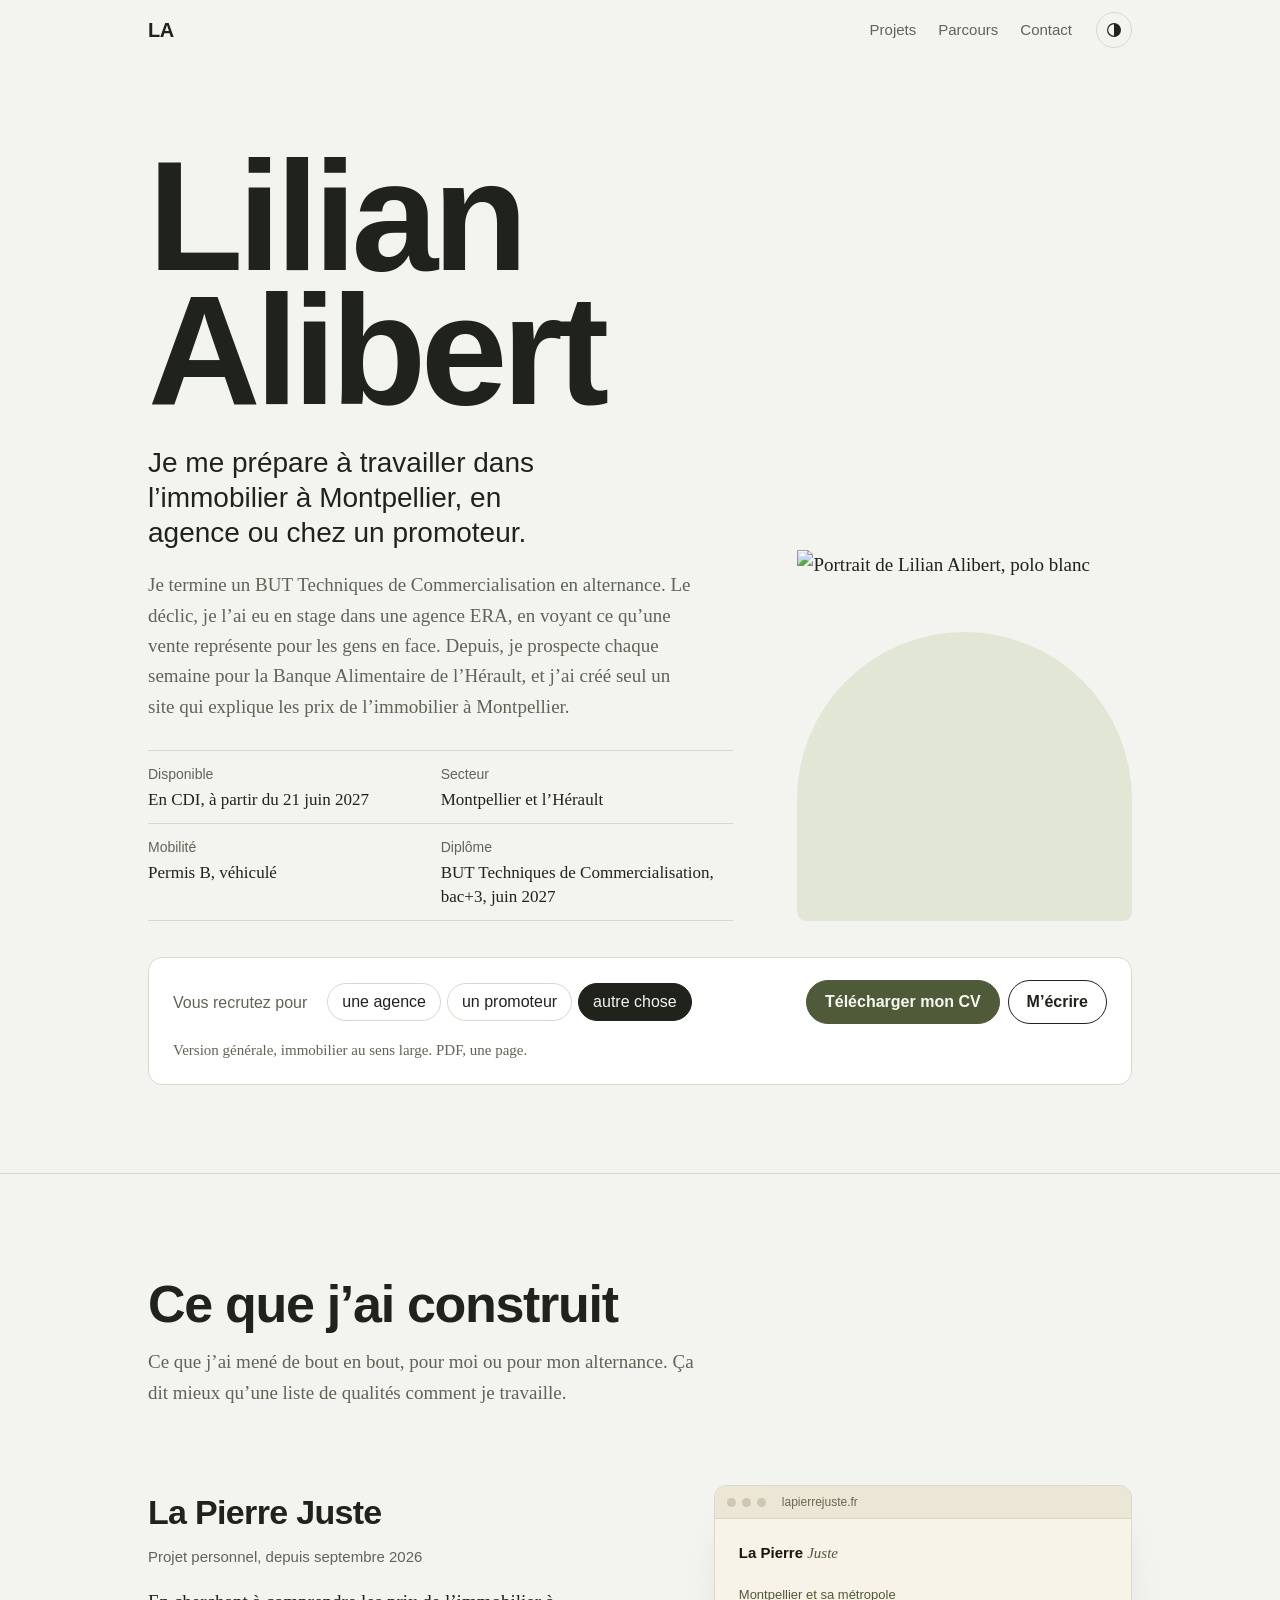
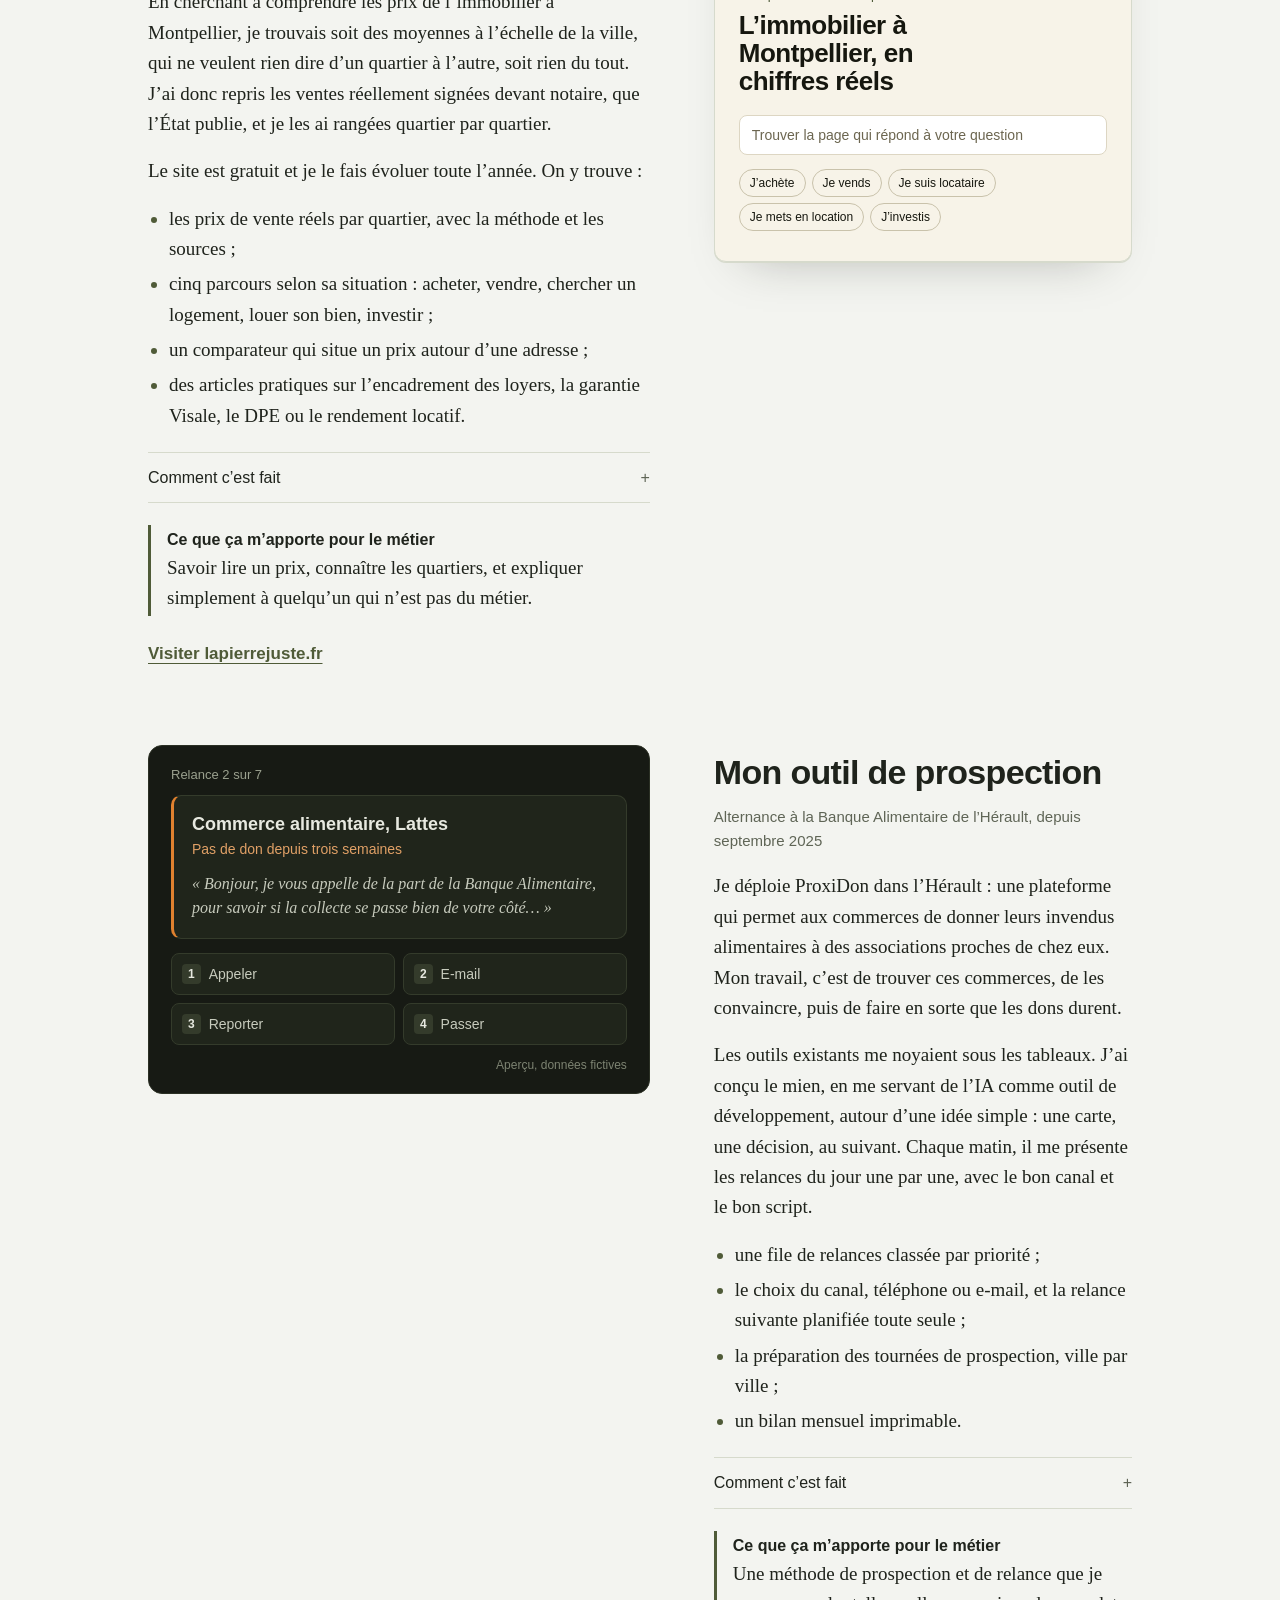
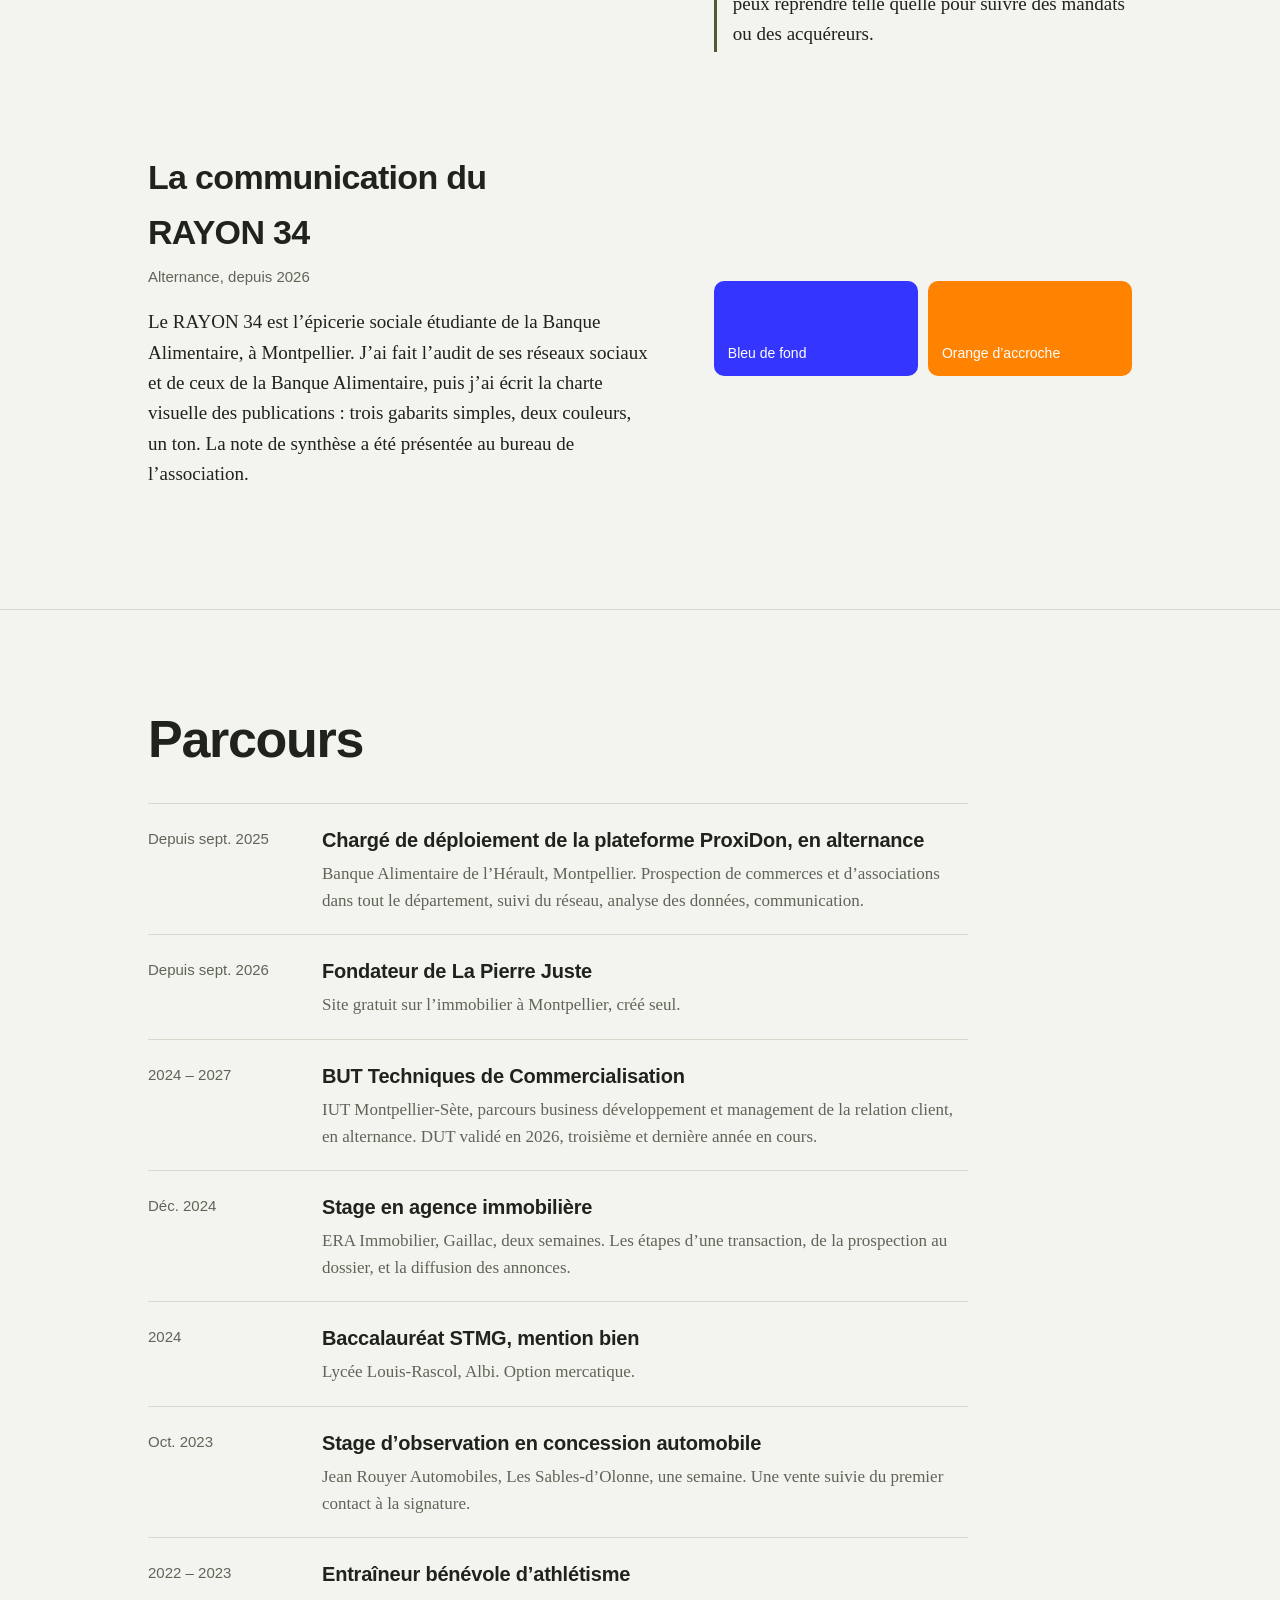
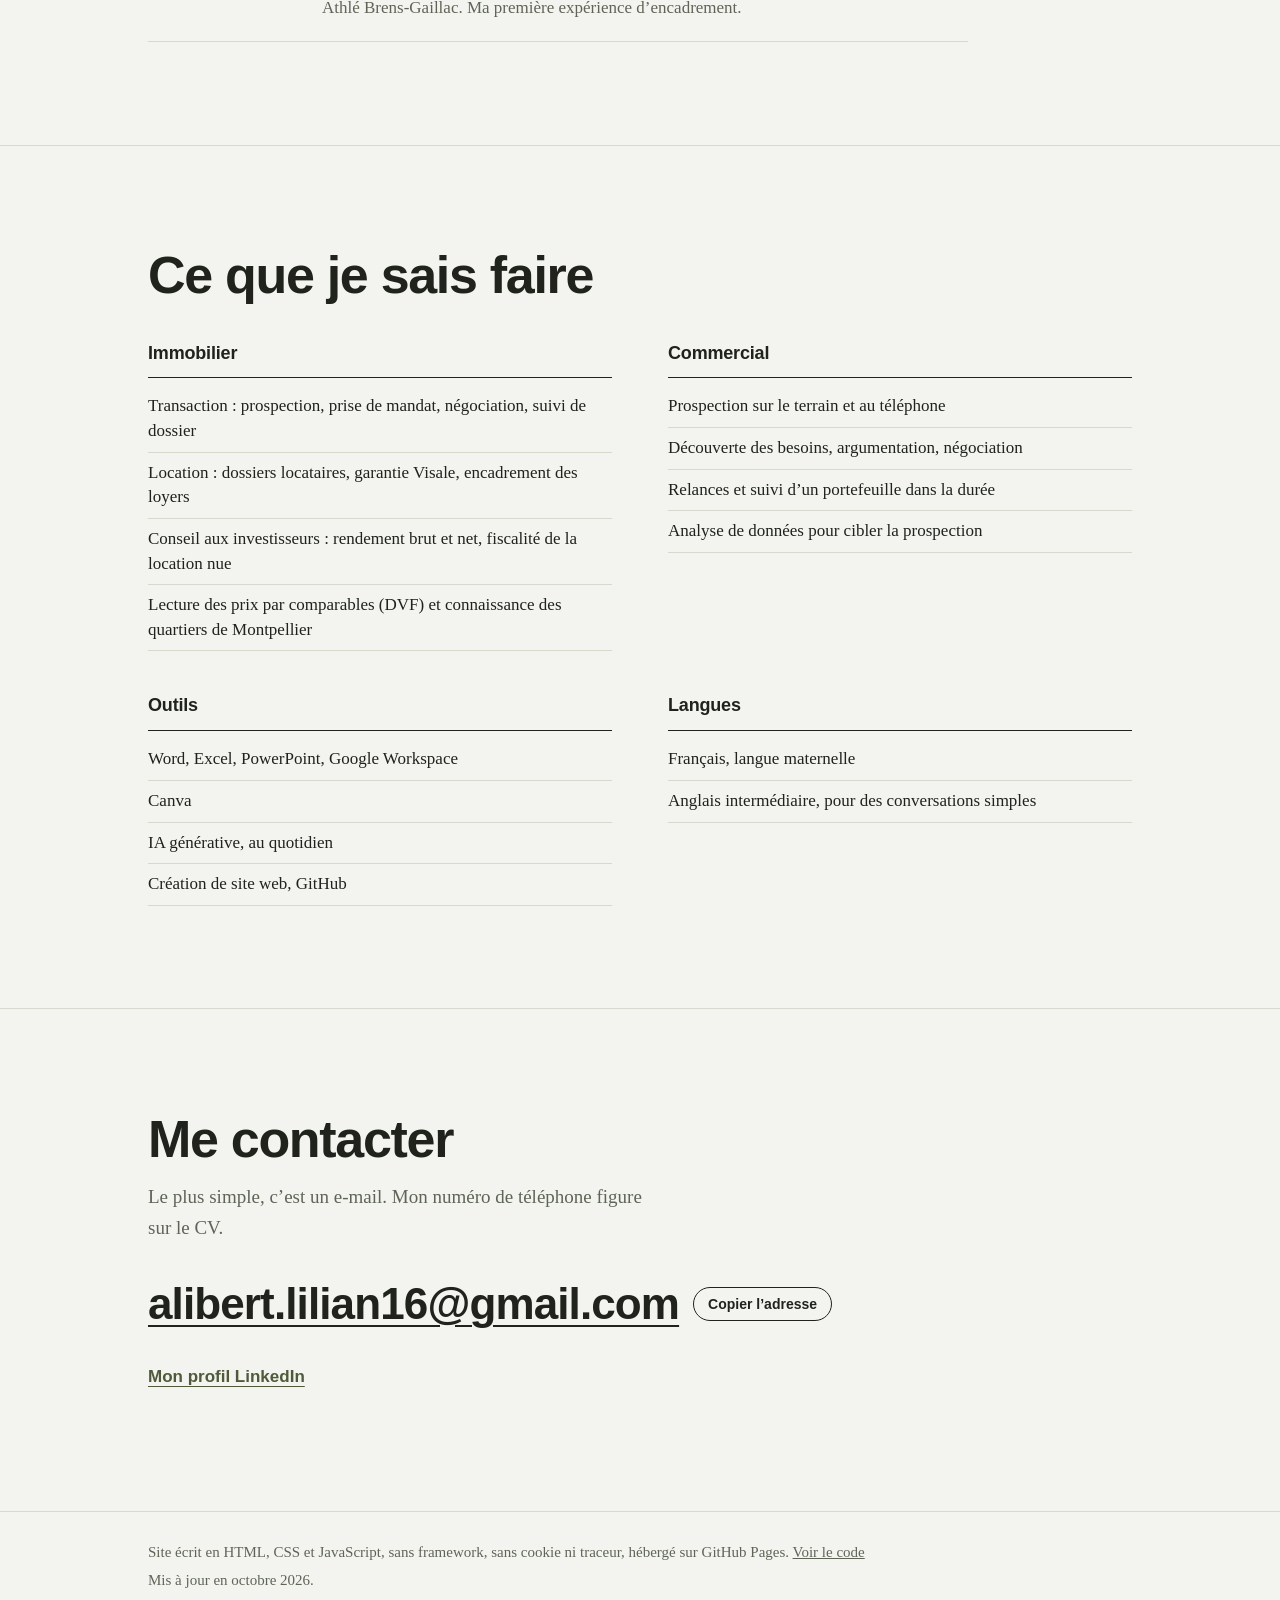
==== index.html @ 0520e98e "Mise en ligne du portfolio" ====
<!doctype html>
<html lang="fr">
<head>
<meta charset="utf-8">
<meta name="viewport" content="width=device-width, initial-scale=1">
<title>Lilian Alibert, futur conseiller immobilier à Montpellier</title>
<meta name="description" content="Étudiant en BUT Techniques de Commercialisation, je me prépare à travailler dans l’immobilier à Montpellier, en agence ou chez un promoteur. Disponible en CDI à partir du 21 juin 2027.">
<meta name="author" content="Lilian Alibert">
<link rel="canonical" href="https://alibertlilian16-wq.github.io/">
<meta property="og:type" content="profile">
<meta property="og:locale" content="fr_FR">
<meta property="og:title" content="Lilian Alibert, futur conseiller immobilier à Montpellier">
<meta property="og:description" content="Mon parcours, ce que j’ai construit, et mes CV à télécharger.">
<meta property="og:url" content="https://alibertlilian16-wq.github.io/">
<meta property="og:image" content="https://alibertlilian16-wq.github.io/img/apercu.png">
<meta name="twitter:card" content="summary_large_image">
<meta name="theme-color" content="#F3F4F0" media="(prefers-color-scheme: light)">
<meta name="theme-color" content="#161913" media="(prefers-color-scheme: dark)">
<link rel="icon" href="img/favicon.svg" type="image/svg+xml">
<link rel="preload" href="fonts/bricolage.woff2" as="font" type="font/woff2" crossorigin>
<link rel="preload" href="fonts/newsreader.woff2" as="font" type="font/woff2" crossorigin>
<link rel="stylesheet" href="style.css">
<script>
  // Thème choisi avant le premier rendu, pour éviter un flash de couleur.
  try { var t = localStorage.getItem('theme'); if (t) document.documentElement.dataset.theme = t; } catch (e) {}
</script>
<script type="application/ld+json">
{
  "@context": "https://schema.org",
  "@type": "Person",
  "name": "Lilian Alibert",
  "jobTitle": "Étudiant en BUT Techniques de Commercialisation, futur conseiller immobilier",
  "address": { "@type": "PostalAddress", "addressLocality": "Montpellier", "addressRegion": "Occitanie", "addressCountry": "FR" },
  "email": "mailto:alibert.lilian16@gmail.com",
  "url": "https://alibertlilian16-wq.github.io/",
  "sameAs": ["https://www.linkedin.com/in/lilian-alibert-b310a833a/", "https://lapierrejuste.fr"],
  "alumniOf": { "@type": "CollegeOrUniversity", "name": "IUT Montpellier-Sète" },
  "knowsLanguage": ["fr", "en"]
}
</script>
</head>
<body>
<a class="skip" href="#contenu">Aller au contenu</a>

<header class="top">
  <div class="wrap top__row">
    <a class="mark" href="#" aria-label="Lilian Alibert, haut de page">LA</a>
    <nav aria-label="Sections">
      <a href="#projets">Projets</a>
      <a href="#parcours">Parcours</a>
      <a href="#contact">Contact</a>
    </nav>
    <button class="theme" type="button" aria-label="Changer de thème" title="Changer de thème">
      <svg viewBox="0 0 24 24" width="18" height="18" aria-hidden="true"><circle cx="12" cy="12" r="8.5" fill="none" stroke="currentColor" stroke-width="1.6"/><path d="M12 3.5a8.5 8.5 0 0 1 0 17z" fill="currentColor"/></svg>
    </button>
  </div>
</header>

<main id="contenu">

  <section class="hero wrap" aria-labelledby="nom">
    <div class="hero__text">
      <h1 id="nom" class="hero__name">Lilian<br>Alibert</h1>

      <p class="hero__lead" data-for="autre">Je me prépare à travailler dans l’immobilier à Montpellier, en agence ou chez un promoteur.</p>
      <p class="hero__lead" data-for="agence" hidden>Je me prépare à devenir conseiller immobilier à Montpellier, en vente comme en location.</p>
      <p class="hero__lead" data-for="promoteur" hidden>Je me prépare à vendre des logements neufs à Montpellier, et à suivre chaque acquéreur jusqu’à la remise des clés.</p>

      <p class="hero__intro">Je termine un BUT Techniques de Commercialisation en alternance. Le déclic, je l’ai eu en stage dans une agence ERA, en voyant ce qu’une vente représente pour les gens en face. Depuis, je prospecte chaque semaine pour la Banque Alimentaire de l’Hérault, et j’ai créé seul un site qui explique les prix de l’immobilier à Montpellier.</p>

      <dl class="fiche">
        <div><dt>Disponible</dt><dd>En CDI, à partir du 21 juin 2027</dd></div>
        <div><dt>Secteur</dt><dd>Montpellier et l’Hérault</dd></div>
        <div><dt>Mobilité</dt><dd>Permis B, véhiculé</dd></div>
        <div><dt>Diplôme</dt><dd>BUT Techniques de Commercialisation, bac+3, juin 2027</dd></div>
      </dl>
    </div>

    <figure class="hero__photo">
      <img src="img/lilian.webp" width="540" height="600" alt="Portrait de Lilian Alibert, polo blanc" fetchpriority="high">
    </figure>

    <div class="choice" role="group" aria-labelledby="choice-label">
      <p id="choice-label" class="choice__label">Vous recrutez pour</p>
      <div class="choice__options" role="radiogroup" aria-labelledby="choice-label">
        <button type="button" role="radio" data-pour="agence" aria-checked="false">une agence</button>
        <button type="button" role="radio" data-pour="promoteur" aria-checked="false">un promoteur</button>
        <button type="button" role="radio" data-pour="autre" aria-checked="true">autre chose</button>
      </div>
      <div class="choice__actions">
        <a class="btn btn--main" id="cv-link" href="cv/CV_Lilian_Alibert_Immobilier.pdf" download>Télécharger mon CV</a>
        <a class="btn" href="mailto:alibert.lilian16@gmail.com">M’écrire</a>
      </div>
      <p class="choice__note" id="cv-note" aria-live="polite">Version générale, immobilier au sens large. PDF, une page.</p>
    </div>
  </section>

  <section id="projets" class="section" aria-labelledby="projets-titre">
    <div class="wrap">
      <h2 id="projets-titre" class="section__title">Ce que j’ai construit</h2>
      <p class="section__intro">Ce que j’ai mené de bout en bout, pour moi ou pour mon alternance. Ça dit mieux qu’une liste de qualités comment je travaille.</p>
    </div>

    <article class="project wrap" aria-labelledby="lpj">
      <div class="project__text">
        <h3 id="lpj">La Pierre Juste</h3>
        <p class="project__when">Projet personnel, depuis septembre 2026</p>
        <p>En cherchant à comprendre les prix de l’immobilier à Montpellier, je trouvais soit des moyennes à l’échelle de la ville, qui ne veulent rien dire d’un quartier à l’autre, soit rien du tout. J’ai donc repris les ventes réellement signées devant notaire, que l’État publie, et je les ai rangées quartier par quartier.</p>
        <p>Le site est gratuit et je le fais évoluer toute l’année. On y trouve&nbsp;:</p>
        <ul>
          <li>les prix de vente réels par quartier, avec la méthode et les sources&nbsp;;</li>
          <li>cinq parcours selon sa situation&nbsp;: acheter, vendre, chercher un logement, louer son bien, investir&nbsp;;</li>
          <li>un comparateur qui situe un prix autour d’une adresse&nbsp;;</li>
          <li>des articles pratiques sur l’encadrement des loyers, la garantie Visale, le DPE ou le rendement locatif.</li>
        </ul>
        <details class="how">
          <summary>Comment c’est fait</summary>
          <p>Un site statique généré avec Astro, versionné sur GitHub et publié sur Cloudflare Pages. Les calculs du comparateur tournent dans le navigateur&nbsp;: rien n’est envoyé, aucun cookie, aucune mesure d’audience. Les données viennent de la base publique DVF, nettoyée et rattachée aux quartiers.</p>
        </details>
        <p class="project__gain"><strong>Ce que ça m’apporte pour le métier</strong> Savoir lire un prix, connaître les quartiers, et expliquer simplement à quelqu’un qui n’est pas du métier.</p>
        <a class="link" href="https://lapierrejuste.fr" rel="noopener">Visiter lapierrejuste.fr</a>
      </div>

      <div class="project__visual" aria-hidden="true">
        <div class="browser">
          <div class="browser__bar"><span></span><span></span><span></span><em>lapierrejuste.fr</em></div>
          <div class="lpj">
            <p class="lpj__brand">La Pierre <i>Juste</i></p>
            <p class="lpj__kicker">Montpellier et sa métropole</p>
            <p class="lpj__h">L’immobilier à Montpellier, en chiffres réels</p>
            <div class="lpj__search">Trouver la page qui répond à votre question</div>
            <div class="lpj__chips"><span>J’achète</span><span>Je vends</span><span>Je suis locataire</span><span>Je mets en location</span><span>J’investis</span></div>
          </div>
        </div>
      </div>
    </article>

    <article class="project project--flip wrap" aria-labelledby="pilotage">
      <div class="project__text">
        <h3 id="pilotage">Mon outil de prospection</h3>
        <p class="project__when">Alternance à la Banque Alimentaire de l’Hérault, depuis septembre 2025</p>
        <p>Je déploie ProxiDon dans l’Hérault&nbsp;: une plateforme qui permet aux commerces de donner leurs invendus alimentaires à des associations proches de chez eux. Mon travail, c’est de trouver ces commerces, de les convaincre, puis de faire en sorte que les dons durent.</p>
        <p>Les outils existants me noyaient sous les tableaux. J’ai conçu le mien, en me servant de l’IA comme outil de développement, autour d’une idée simple&nbsp;: une carte, une décision, au suivant. Chaque matin, il me présente les relances du jour une par une, avec le bon canal et le bon script.</p>
        <ul>
          <li>une file de relances classée par priorité&nbsp;;</li>
          <li>le choix du canal, téléphone ou e-mail, et la relance suivante planifiée toute seule&nbsp;;</li>
          <li>la préparation des tournées de prospection, ville par ville&nbsp;;</li>
          <li>un bilan mensuel imprimable.</li>
        </ul>
        <details class="how">
          <summary>Comment c’est fait</summary>
          <p>Une application locale en HTML et JavaScript, lancée par un petit serveur Node. Elle récupère d’elle-même les exports de la plateforme, garde l’historique sur le poste et ne fait sortir aucune donnée de partenaire. Tout se pilote au clavier.</p>
        </details>
        <p class="project__gain"><strong>Ce que ça m’apporte pour le métier</strong> Une méthode de prospection et de relance que je peux reprendre telle quelle pour suivre des mandats ou des acquéreurs.</p>
      </div>

      <div class="project__visual" aria-hidden="true">
        <div class="card-ui">
          <p class="card-ui__count">Relance 2 sur 7</p>
          <div class="card-ui__card">
            <p class="card-ui__type">Commerce alimentaire, Lattes</p>
            <p class="card-ui__what">Pas de don depuis trois semaines</p>
            <p class="card-ui__script">«&nbsp;Bonjour, je vous appelle de la part de la Banque Alimentaire, pour savoir si la collecte se passe bien de votre côté…&nbsp;»</p>
          </div>
          <div class="card-ui__keys">
            <span><kbd>1</kbd> Appeler</span><span><kbd>2</kbd> E-mail</span><span><kbd>3</kbd> Reporter</span><span><kbd>4</kbd> Passer</span>
          </div>
          <p class="card-ui__note">Aperçu, données fictives</p>
        </div>
      </div>
    </article>

    <article class="project project--small wrap" aria-labelledby="com">
      <div class="project__text">
        <h3 id="com">La communication du RAYON&nbsp;34</h3>
        <p class="project__when">Alternance, depuis 2026</p>
        <p>Le RAYON&nbsp;34 est l’épicerie sociale étudiante de la Banque Alimentaire, à Montpellier. J’ai fait l’audit de ses réseaux sociaux et de ceux de la Banque Alimentaire, puis j’ai écrit la charte visuelle des publications&nbsp;: trois gabarits simples, deux couleurs, un ton. La note de synthèse a été présentée au bureau de l’association.</p>
      </div>
      <div class="swatches" aria-label="Les deux couleurs de la charte du RAYON 34">
        <span style="--c:#3435FF">Bleu de fond</span>
        <span style="--c:#FF8200">Orange d’accroche</span>
      </div>
    </article>
  </section>

  <section id="autres-projets" class="section" aria-labelledby="autres-titre" hidden>
    <div class="wrap">
      <h2 id="autres-titre" class="section__title">Autres projets</h2>
      <p class="section__intro">Projets d’études et travaux plus courts, du plus récent au plus ancien.</p>
      <div class="more" id="autres-liste"></div>
    </div>
  </section>

  <section id="parcours" class="section" aria-labelledby="parcours-titre">
    <div class="wrap">
      <h2 id="parcours-titre" class="section__title">Parcours</h2>
      <ol class="timeline">
        <li>
          <p class="timeline__when">Depuis sept. 2025</p>
          <div><h3>Chargé de déploiement de la plateforme ProxiDon, en alternance</h3>
          <p>Banque Alimentaire de l’Hérault, Montpellier. Prospection de commerces et d’associations dans tout le département, suivi du réseau, analyse des données, communication.</p></div>
        </li>
        <li>
          <p class="timeline__when">Depuis sept. 2026</p>
          <div><h3>Fondateur de La Pierre Juste</h3>
          <p>Site gratuit sur l’immobilier à Montpellier, créé seul.</p></div>
        </li>
        <li>
          <p class="timeline__when">2024 – 2027</p>
          <div><h3>BUT Techniques de Commercialisation</h3>
          <p>IUT Montpellier-Sète, parcours business développement et management de la relation client, en alternance. DUT validé en 2026, troisième et dernière année en cours.</p></div>
        </li>
        <li>
          <p class="timeline__when">Déc. 2024</p>
          <div><h3>Stage en agence immobilière</h3>
          <p>ERA Immobilier, Gaillac, deux semaines. Les étapes d’une transaction, de la prospection au dossier, et la diffusion des annonces.</p></div>
        </li>
        <li>
          <p class="timeline__when">2024</p>
          <div><h3>Baccalauréat STMG, mention bien</h3>
          <p>Lycée Louis-Rascol, Albi. Option mercatique.</p></div>
        </li>
        <li>
          <p class="timeline__when">Oct. 2023</p>
          <div><h3>Stage d’observation en concession automobile</h3>
          <p>Jean Rouyer Automobiles, Les Sables-d’Olonne, une semaine. Une vente suivie du premier contact à la signature.</p></div>
        </li>
        <li>
          <p class="timeline__when">2022 – 2023</p>
          <div><h3>Entraîneur bénévole d’athlétisme</h3>
          <p>Athlé Brens-Gaillac. Ma première expérience d’encadrement.</p></div>
        </li>
      </ol>
    </div>
  </section>

  <section id="competences" class="section" aria-labelledby="competences-titre">
    <div class="wrap">
      <h2 id="competences-titre" class="section__title">Ce que je sais faire</h2>
      <div class="skills">
        <div class="skills__group">
          <h3>Immobilier</h3>
          <ul>
            <li data-for="agence autre">Transaction&nbsp;: prospection, prise de mandat, négociation, suivi de dossier</li>
            <li data-for="agence autre">Location&nbsp;: dossiers locataires, garantie Visale, encadrement des loyers</li>
            <li data-for="agence">Bases de la gestion locative&nbsp;: bail, DPE, permis de louer</li>
            <li data-for="promoteur autre">Conseil aux investisseurs&nbsp;: rendement brut et net, fiscalité de la location nue</li>
            <li data-for="promoteur">Vente de logements et suivi de l’acquéreur dans la durée</li>
            <li data-for="agence promoteur autre">Lecture des prix par comparables (DVF) et connaissance des quartiers de Montpellier</li>
          </ul>
        </div>
        <div class="skills__group">
          <h3>Commercial</h3>
          <ul>
            <li>Prospection sur le terrain et au téléphone</li>
            <li>Découverte des besoins, argumentation, négociation</li>
            <li>Relances et suivi d’un portefeuille dans la durée</li>
            <li>Analyse de données pour cibler la prospection</li>
          </ul>
        </div>
        <div class="skills__group">
          <h3>Outils</h3>
          <ul>
            <li>Word, Excel, PowerPoint, Google Workspace</li>
            <li>Canva</li>
            <li>IA générative, au quotidien</li>
            <li>Création de site web, GitHub</li>
          </ul>
        </div>
        <div class="skills__group">
          <h3>Langues</h3>
          <ul>
            <li>Français, langue maternelle</li>
            <li>Anglais intermédiaire, pour des conversations simples</li>
          </ul>
        </div>
      </div>
    </div>
  </section>

  <section id="contact" class="section contact" aria-labelledby="contact-titre">
    <div class="wrap">
      <h2 id="contact-titre" class="section__title">Me contacter</h2>
      <p class="contact__lead">Le plus simple, c’est un e-mail. Mon numéro de téléphone figure sur le CV.</p>
      <div class="contact__row">
        <a class="contact__mail" href="mailto:alibert.lilian16@gmail.com">alibert.lilian16@gmail.com</a>
        <button class="btn btn--small" type="button" id="copy" data-mail="alibert.lilian16@gmail.com">Copier l’adresse</button>
        <span class="contact__done" id="copy-done" aria-live="polite"></span>
      </div>
      <p><a class="link" href="https://www.linkedin.com/in/lilian-alibert-b310a833a/" rel="noopener">Mon profil LinkedIn</a></p>
    </div>
  </section>
</main>

<footer class="foot">
  <div class="wrap">
    <p>Site écrit en HTML, CSS et JavaScript, sans framework, sans cookie ni traceur, hébergé sur GitHub Pages. <a href="https://github.com/alibertlilian16-wq/alibertlilian16-wq.github.io" rel="noopener">Voir le code</a></p>
    <p>Mis à jour en octobre 2026.</p>
  </div>
</footer>

<script src="main.js" defer></script>
</body>
</html>
---- style.css ----
@font-face {
  font-family: "Bricolage";
  src: url("fonts/bricolage.woff2") format("woff2-variations");
  font-weight: 200 800;
  font-stretch: 75% 100%;
  font-display: swap;
}
@font-face {
  font-family: "Newsreader";
  src: url("fonts/newsreader.woff2") format("woff2-variations");
  font-weight: 200 800;
  font-style: normal;
  font-display: swap;
}
@font-face {
  font-family: "Newsreader";
  src: url("fonts/newsreader-italic.woff2") format("woff2-variations");
  font-weight: 200 800;
  font-style: italic;
  font-display: swap;
}

:root {
  --bg: #F3F4F0;
  --surface: #FFFFFF;
  --ink: #1F231C;
  --muted: #5F6556;
  --line: #D6DACC;
  --olive: #4F5B38;
  --olive-soft: #E1E6D5;
  --on-olive: #F6F7F2;
  --display: "Bricolage", "Helvetica Neue", Arial, sans-serif;
  --text: "Newsreader", Georgia, "Times New Roman", serif;
  --wrap: 1080px;
  --gutter: clamp(20px, 5vw, 48px);
  color-scheme: light;
}
@media (prefers-color-scheme: dark) {
  :root:not([data-theme="light"]) {
    --bg: #161913; --surface: #1E221A; --ink: #E7E9E0; --muted: #A2A897;
    --line: #333A2B; --olive: #AEBB82; --olive-soft: #283020; --on-olive: #161913;
    color-scheme: dark;
  }
}
:root[data-theme="dark"] {
  --bg: #161913; --surface: #1E221A; --ink: #E7E9E0; --muted: #A2A897;
  --line: #333A2B; --olive: #AEBB82; --olive-soft: #283020; --on-olive: #161913;
  color-scheme: dark;
}

*, *::before, *::after { box-sizing: border-box; }
html { -webkit-text-size-adjust: 100%; scroll-behavior: smooth; }
@media (prefers-reduced-motion: reduce) { html { scroll-behavior: auto; } *, *::before, *::after { transition: none !important; animation: none !important; } }
body {
  margin: 0;
  background: var(--bg);
  color: var(--ink);
  font-family: var(--text);
  font-size: 19px;
  line-height: 1.6;
  font-optical-sizing: auto;
  text-rendering: optimizeLegibility;
}
img { max-width: 100%; height: auto; display: block; }
a { color: inherit; }
:focus-visible { outline: 2px solid var(--olive); outline-offset: 3px; border-radius: 4px; }
h1, h2, h3 { font-family: var(--display); margin: 0; font-weight: 600; letter-spacing: -0.01em; }
p { margin: 0 0 0.9em; }

.wrap { max-width: var(--wrap); margin-inline: auto; padding-inline: var(--gutter); }
.skip { position: absolute; left: -999px; top: 8px; background: var(--ink); color: var(--bg); padding: 8px 12px; z-index: 10; }
.skip:focus { left: 8px; }

/* En-tête */
.top { position: sticky; top: 0; z-index: 5; background: color-mix(in srgb, var(--bg) 88%, transparent); backdrop-filter: blur(8px); border-bottom: 1px solid transparent; transition: border-color .2s; }
.top.is-scrolled { border-bottom-color: var(--line); }
.top__row { display: flex; align-items: center; gap: 24px; height: 60px; }
.mark { font-family: var(--display); font-weight: 700; font-stretch: 80%; font-size: 20px; text-decoration: none; letter-spacing: -0.02em; }
.top nav { margin-left: auto; display: flex; gap: 22px; font-family: var(--display); font-size: 15px; }
.top nav a { text-decoration: none; color: var(--muted); }
.top nav a:hover { color: var(--ink); }
.theme { background: none; border: 1px solid var(--line); color: var(--ink); width: 36px; height: 36px; border-radius: 50%; display: grid; place-items: center; cursor: pointer; }
.theme:hover { border-color: var(--muted); }

/* Hero */
.hero {
  display: grid;
  grid-template-columns: minmax(0, 7fr) minmax(0, 4fr);
  grid-template-areas: "text photo" "choice choice";
  column-gap: clamp(24px, 5vw, 64px);
  padding-top: clamp(32px, 7vw, 88px);
  padding-bottom: clamp(48px, 7vw, 88px);
}
.hero__text { grid-area: text; }
.hero__name {
  font-size: clamp(64px, 13vw, 156px);
  line-height: .86;
  font-weight: 700;
  font-stretch: 78%;
  letter-spacing: -0.035em;
  margin-bottom: 28px;
}
.hero__lead { font-family: var(--display); font-size: clamp(22px, 2.6vw, 28px); line-height: 1.25; font-weight: 450; max-width: 26ch; margin-bottom: 20px; }
.hero__intro { max-width: 58ch; color: var(--muted); }
.hero__photo { grid-area: photo; margin: 0; align-self: end; position: relative; }
.hero__photo::before { content: ""; position: absolute; inset: 22% 0 0 0; background: var(--olive-soft); border-radius: 220px 220px 12px 12px; }
.hero__photo img { position: relative; width: 100%; }

.fiche { margin: 28px 0 0; display: grid; grid-template-columns: repeat(2, minmax(0, 1fr)); border-top: 1px solid var(--line); max-width: 640px; }
.fiche div { padding: 12px 16px 12px 0; border-bottom: 1px solid var(--line); }
.fiche dt { font-family: var(--display); font-size: 14px; color: var(--muted); }
.fiche dd { margin: 2px 0 0; font-size: 17px; line-height: 1.4; }

.choice { grid-area: choice; margin-top: 36px; padding: 22px 24px; background: var(--surface); border: 1px solid var(--line); border-radius: 14px; display: grid; grid-template-columns: auto 1fr auto; gap: 14px 20px; align-items: center; }
.choice__label { margin: 0; font-family: var(--display); font-size: 16px; color: var(--muted); }
.choice__options { display: flex; flex-wrap: wrap; gap: 6px; }
.choice__options button { font: 500 16px/1 var(--display); padding: 10px 14px; border-radius: 999px; border: 1px solid var(--line); background: transparent; color: var(--ink); cursor: pointer; }
.choice__options button:hover { border-color: var(--muted); }
.choice__options button[aria-checked="true"] { background: var(--ink); color: var(--bg); border-color: var(--ink); }
.choice__actions { display: flex; gap: 8px; flex-wrap: wrap; justify-content: flex-end; }
.choice__note { grid-column: 1 / -1; margin: 0; font-size: 15px; color: var(--muted); }

.btn { font: 600 16px/1 var(--display); display: inline-flex; align-items: center; padding: 13px 18px; border-radius: 999px; border: 1px solid var(--ink); background: transparent; color: var(--ink); text-decoration: none; cursor: pointer; white-space: nowrap; }
.btn:hover { background: var(--olive-soft); }
.btn--main { background: var(--olive); border-color: var(--olive); color: var(--on-olive); }
.btn--main:hover { background: var(--ink); border-color: var(--ink); color: var(--bg); }
.btn--small { padding: 9px 14px; font-size: 14px; }

/* Sections */
.section { padding-block: clamp(56px, 8vw, 104px); border-top: 1px solid var(--line); }
.section__title { font-size: clamp(32px, 4.4vw, 52px); font-stretch: 85%; line-height: 1.05; letter-spacing: -0.025em; margin-bottom: 16px; }
.section__intro { max-width: 60ch; color: var(--muted); margin-bottom: 0; }

/* Projets */
.project { display: grid; grid-template-columns: minmax(0, 6fr) minmax(0, 5fr); gap: clamp(28px, 5vw, 72px); align-items: start; margin-top: clamp(48px, 6vw, 80px); }
.project--flip .project__text { order: 2; }
.project--flip .project__visual { order: 1; }
.project h3 { font-size: clamp(26px, 3vw, 34px); font-stretch: 88%; letter-spacing: -0.02em; }
.project__when { font-family: var(--display); font-size: 15px; color: var(--muted); margin: 6px 0 18px; }
.project__text { max-width: 62ch; }
.project ul { margin: 0 0 1.1em; padding-left: 1.1em; }
.project li { margin-bottom: .25em; }
.project li::marker { color: var(--olive); }
.project__gain { border-left: 3px solid var(--olive); padding: 2px 0 2px 16px; margin: 22px 0; }
.project__gain strong { display: block; font-family: var(--display); font-weight: 600; font-size: 16px; }
.how { margin: 18px 0; border-top: 1px solid var(--line); border-bottom: 1px solid var(--line); }
.how summary { font-family: var(--display); font-size: 16px; font-weight: 500; padding: 12px 0; cursor: pointer; list-style: none; display: flex; justify-content: space-between; }
.how summary::-webkit-details-marker { display: none; }
.how summary::after { content: "+"; font-weight: 400; color: var(--muted); }
.how[open] summary::after { content: "−"; }
.how p { font-size: 17px; color: var(--muted); }
.link { font-family: var(--display); font-weight: 600; font-size: 17px; color: var(--olive); text-decoration-thickness: 1px; text-underline-offset: 4px; }
.link:hover { text-decoration-thickness: 2px; }

.project__visual { position: sticky; top: 92px; }

/* Aperçu La Pierre Juste */
.browser { border-radius: 12px; overflow: hidden; border: 1px solid var(--line); background: #f7f3e8; box-shadow: 0 1px 0 var(--line), 0 24px 48px -32px rgba(31, 35, 28, .35); }
.browser__bar { display: flex; align-items: center; gap: 6px; padding: 10px 12px; background: #ebe6d6; border-bottom: 1px solid #ddd6c3; }
.browser__bar span { width: 9px; height: 9px; border-radius: 50%; background: #cfc7b1; }
.browser__bar em { font: normal 12px/1 var(--display); color: #6c6650; margin-left: 10px; }
.lpj { padding: 26px 24px 30px; color: #16170f; }
.lpj__brand { font: 600 15px/1 var(--display); margin-bottom: 26px; }
.lpj__brand i { font-family: var(--text); font-weight: 500; color: #4f5b38; }
.lpj__kicker { font: 13px/1.2 var(--display); color: #4f5b38; margin-bottom: 8px; }
.lpj__h { font: 600 26px/1.08 var(--display); font-stretch: 85%; letter-spacing: -.02em; max-width: 14ch; margin-bottom: 20px; }
.lpj__search { font: 14px/1 var(--display); color: #6c6650; background: #fff; border: 1px solid #ddd6c3; border-radius: 8px; padding: 12px; margin-bottom: 14px; }
.lpj__chips { display: flex; flex-wrap: wrap; gap: 6px; }
.lpj__chips span { font: 12px/1 var(--display); border: 1px solid #c9c2ab; border-radius: 999px; padding: 7px 10px; }

/* Aperçu de l'outil */
.card-ui { background: #171a14; color: #e7e9e0; border-radius: 14px; padding: 22px; border: 1px solid #2b3024; }
.card-ui__count { font: 13px/1 var(--display); color: #9aa08e; margin-bottom: 14px; }
.card-ui__card { background: #20251b; border: 1px solid #343b2b; border-left: 3px solid #e0812f; border-radius: 10px; padding: 18px; }
.card-ui__type { font: 600 18px/1.2 var(--display); margin-bottom: 4px; }
.card-ui__what { font: 14px/1.3 var(--display); color: #e0a066; margin-bottom: 14px; }
.card-ui__script { font: italic 16px/1.5 var(--text); color: #c7cbbd; margin: 0; }
.card-ui__keys { display: grid; grid-template-columns: repeat(2, 1fr); gap: 8px; margin-top: 14px; }
.card-ui__keys span { font: 14px/1 var(--display); color: #c7cbbd; background: #20251b; border: 1px solid #343b2b; border-radius: 8px; padding: 10px; display: flex; align-items: center; gap: 8px; }
kbd { font: 600 12px/1 var(--display); background: #343b2b; color: #e7e9e0; border-radius: 4px; padding: 4px 6px; }
.card-ui__note { font: 12px/1 var(--display); color: #7d8372; margin: 14px 0 0; text-align: right; }

.project--small { grid-template-columns: minmax(0, 6fr) minmax(0, 5fr); align-items: center; }
.swatches { display: grid; grid-template-columns: 1fr 1fr; gap: 10px; }
.swatches span { font: 500 14px/1.2 var(--display); color: #fff; background: var(--c); border-radius: 10px; padding: 64px 14px 14px; }

/* Parcours */
.timeline { list-style: none; margin: 36px 0 0; padding: 0; max-width: 820px; }
.timeline li { display: grid; grid-template-columns: 150px minmax(0, 1fr); gap: 24px; padding: 20px 0; border-bottom: 1px solid var(--line); }
.timeline li:first-child { border-top: 1px solid var(--line); }
.timeline__when { font-family: var(--display); font-size: 15px; color: var(--muted); margin: 3px 0 0; }
.timeline h3 { font-size: 20px; font-weight: 600; margin-bottom: 4px; letter-spacing: -0.01em; }
.timeline li p:last-child { margin: 0; color: var(--muted); font-size: 17px; }

/* Compétences */
.skills { display: grid; grid-template-columns: repeat(2, minmax(0, 1fr)); gap: 40px 56px; margin-top: 36px; }
.skills h3 { font-size: 18px; font-weight: 600; padding-bottom: 10px; border-bottom: 1px solid var(--ink); margin-bottom: 8px; }
.skills ul { list-style: none; margin: 0; padding: 0; }
.skills li { padding: 8px 0; border-bottom: 1px solid var(--line); font-size: 17px; line-height: 1.45; }
.skills li[hidden] { display: none; }

/* Contact */
.contact__lead { color: var(--muted); max-width: 52ch; }
.contact__row { display: flex; flex-wrap: wrap; align-items: center; gap: 14px; margin: 26px 0 22px; }
.contact__mail { font-family: var(--display); font-weight: 600; font-stretch: 85%; font-size: clamp(24px, 4.2vw, 44px); letter-spacing: -0.02em; text-decoration-thickness: 2px; text-underline-offset: 6px; overflow-wrap: anywhere; }
.contact__mail:hover { color: var(--olive); }
.contact__done { font-family: var(--display); font-size: 15px; color: var(--olive); }

.foot { border-top: 1px solid var(--line); padding: 28px 0 40px; font-size: 15px; color: var(--muted); }
.foot p { margin: 0 0 4px; }

/* Une seule arrivée, au chargement */
@media (prefers-reduced-motion: no-preference) {
  .hero__name, .hero__lead, .hero__photo { animation: rise .7s cubic-bezier(.2, .7, .2, 1) both; }
  .hero__lead { animation-delay: .08s; }
  .hero__photo { animation-delay: .14s; }
  @keyframes rise { from { opacity: 0; transform: translateY(14px); } to { opacity: 1; transform: none; } }
}

/* Tablette et mobile */
@media (max-width: 860px) {
  .hero { grid-template-columns: minmax(0, 1fr) 132px; grid-template-areas: "text text" "choice choice"; }
  .hero__photo { grid-area: 1 / 2; align-self: start; width: 132px; }
  .hero__photo::before { inset: 18% 0 0 0; border-radius: 80px 80px 10px 10px; }
  .hero__name { padding-right: 140px; }
  .choice { grid-template-columns: 1fr; }
  .choice__actions { justify-content: flex-start; }
  .project, .project--small { grid-template-columns: 1fr; }
  .project--flip .project__text, .project--flip .project__visual { order: initial; }
  .project__visual { position: static; }
  .skills { grid-template-columns: 1fr; }
}
@media (max-width: 560px) {
  body { font-size: 18px; }
  .top nav { gap: 14px; font-size: 14px; }
  .hero { grid-template-columns: minmax(0, 1fr) 96px; }
  .hero__photo { width: 96px; }
  .hero__name { padding-right: 100px; }
  .fiche { grid-template-columns: 1fr; }
  .timeline li { grid-template-columns: 1fr; gap: 4px; }
  .choice { padding: 18px; }
  .btn { flex: 1 1 auto; justify-content: center; }
}

@media print {
  .top, .choice__options, .choice__label, .how summary, .foot, .btn, .skip, .theme { display: none !important; }
  .how p { display: block; }
  body { background: #fff; color: #000; font-size: 11pt; }
  .section { padding-block: 16pt; break-inside: avoid-page; }
  .project__visual { display: none; }
}

/* Autres projets (contenu chargé depuis projets.json) */
.more { margin-top: 36px; max-width: 820px; }
.more__item { display: grid; grid-template-columns: 150px minmax(0, 1fr); gap: 24px; padding: 24px 0; border-top: 1px solid var(--line); }
.more__item:last-child { border-bottom: 1px solid var(--line); }
.more__when { font-family: var(--display); font-size: 15px; color: var(--muted); margin: 4px 0 0; }
.more__item h3 { font-size: 22px; font-stretch: 90%; margin-bottom: 2px; }
.more__ctx { font-family: var(--display); font-size: 15px; color: var(--muted); margin-bottom: 10px; }
.more__item ul { margin: 0 0 .8em; padding-left: 1.1em; font-size: 17px; }
.more__item li::marker { color: var(--olive); }
.more__skills { font-size: 16px; color: var(--muted); margin-bottom: .6em; }
.more__skills strong { font-family: var(--display); font-weight: 600; color: var(--ink); font-size: 15px; }
@media (max-width: 560px) { .more__item { grid-template-columns: 1fr; gap: 4px; } }
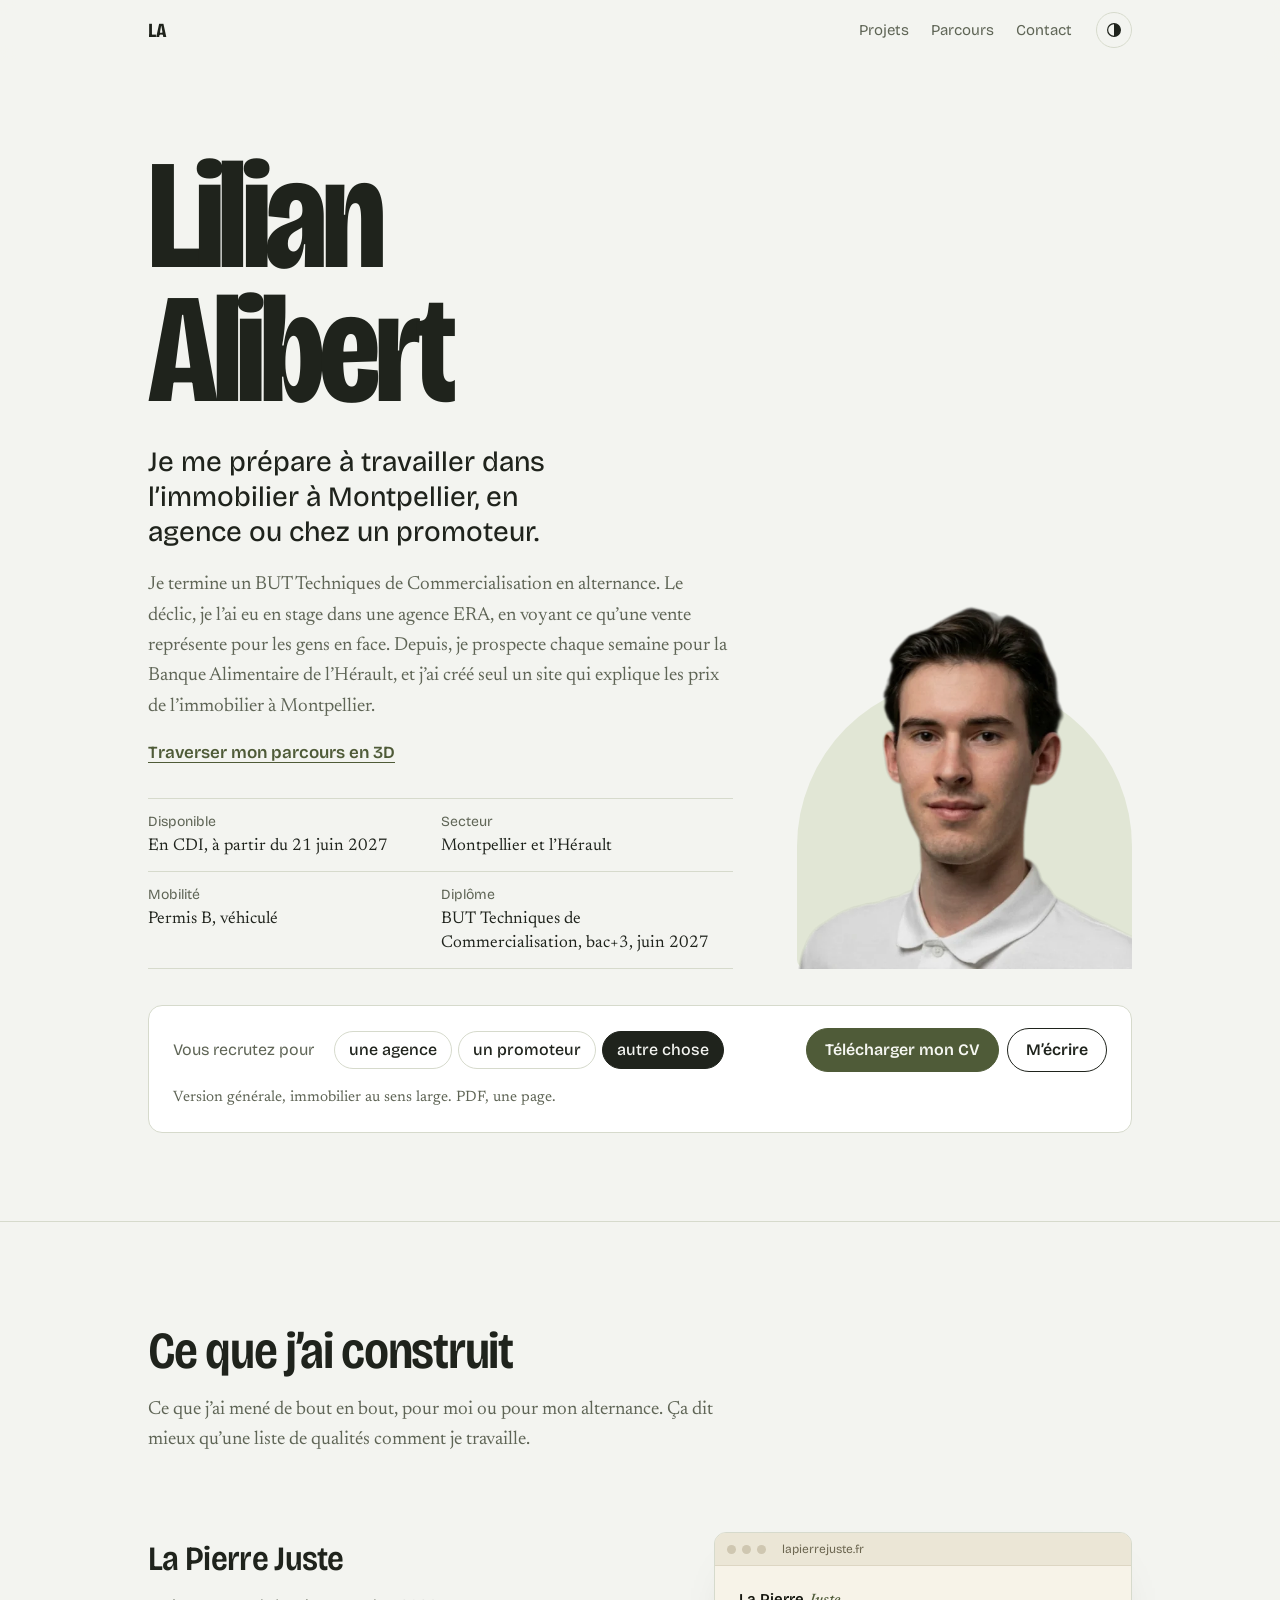
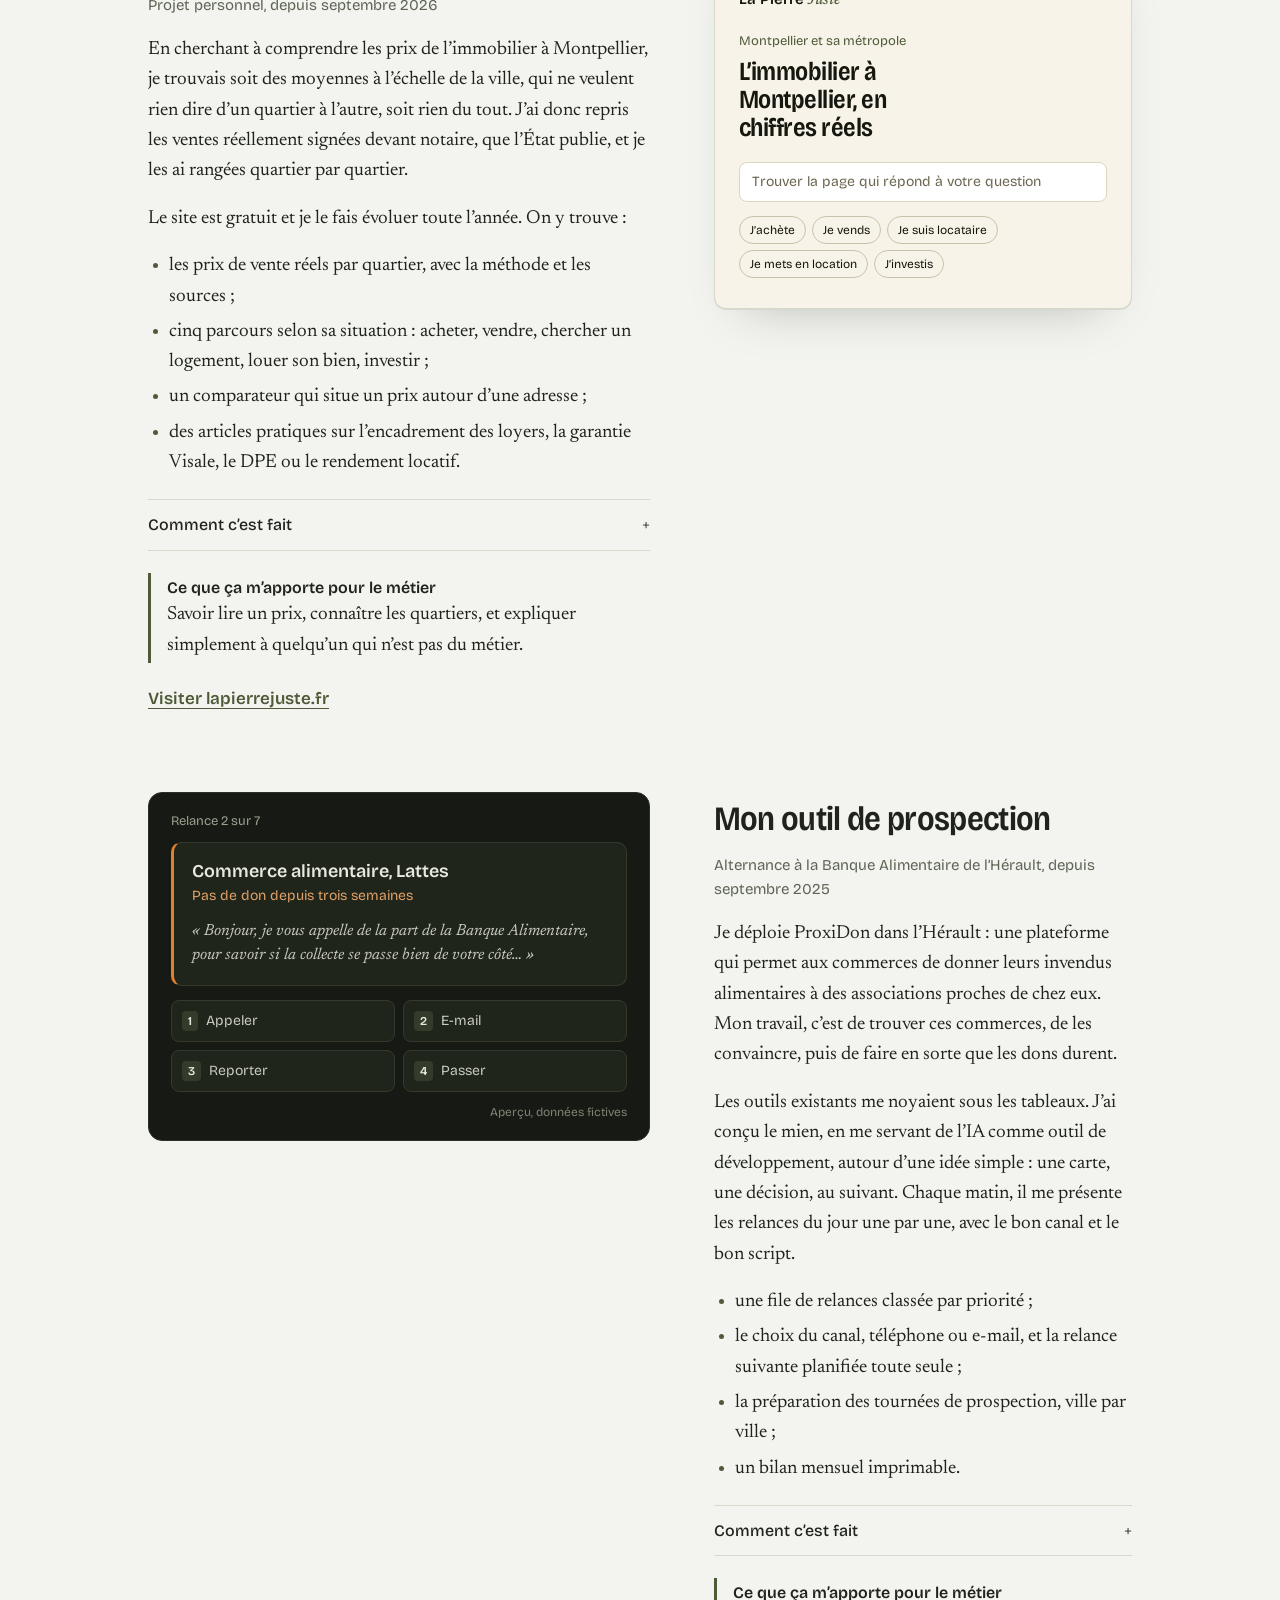
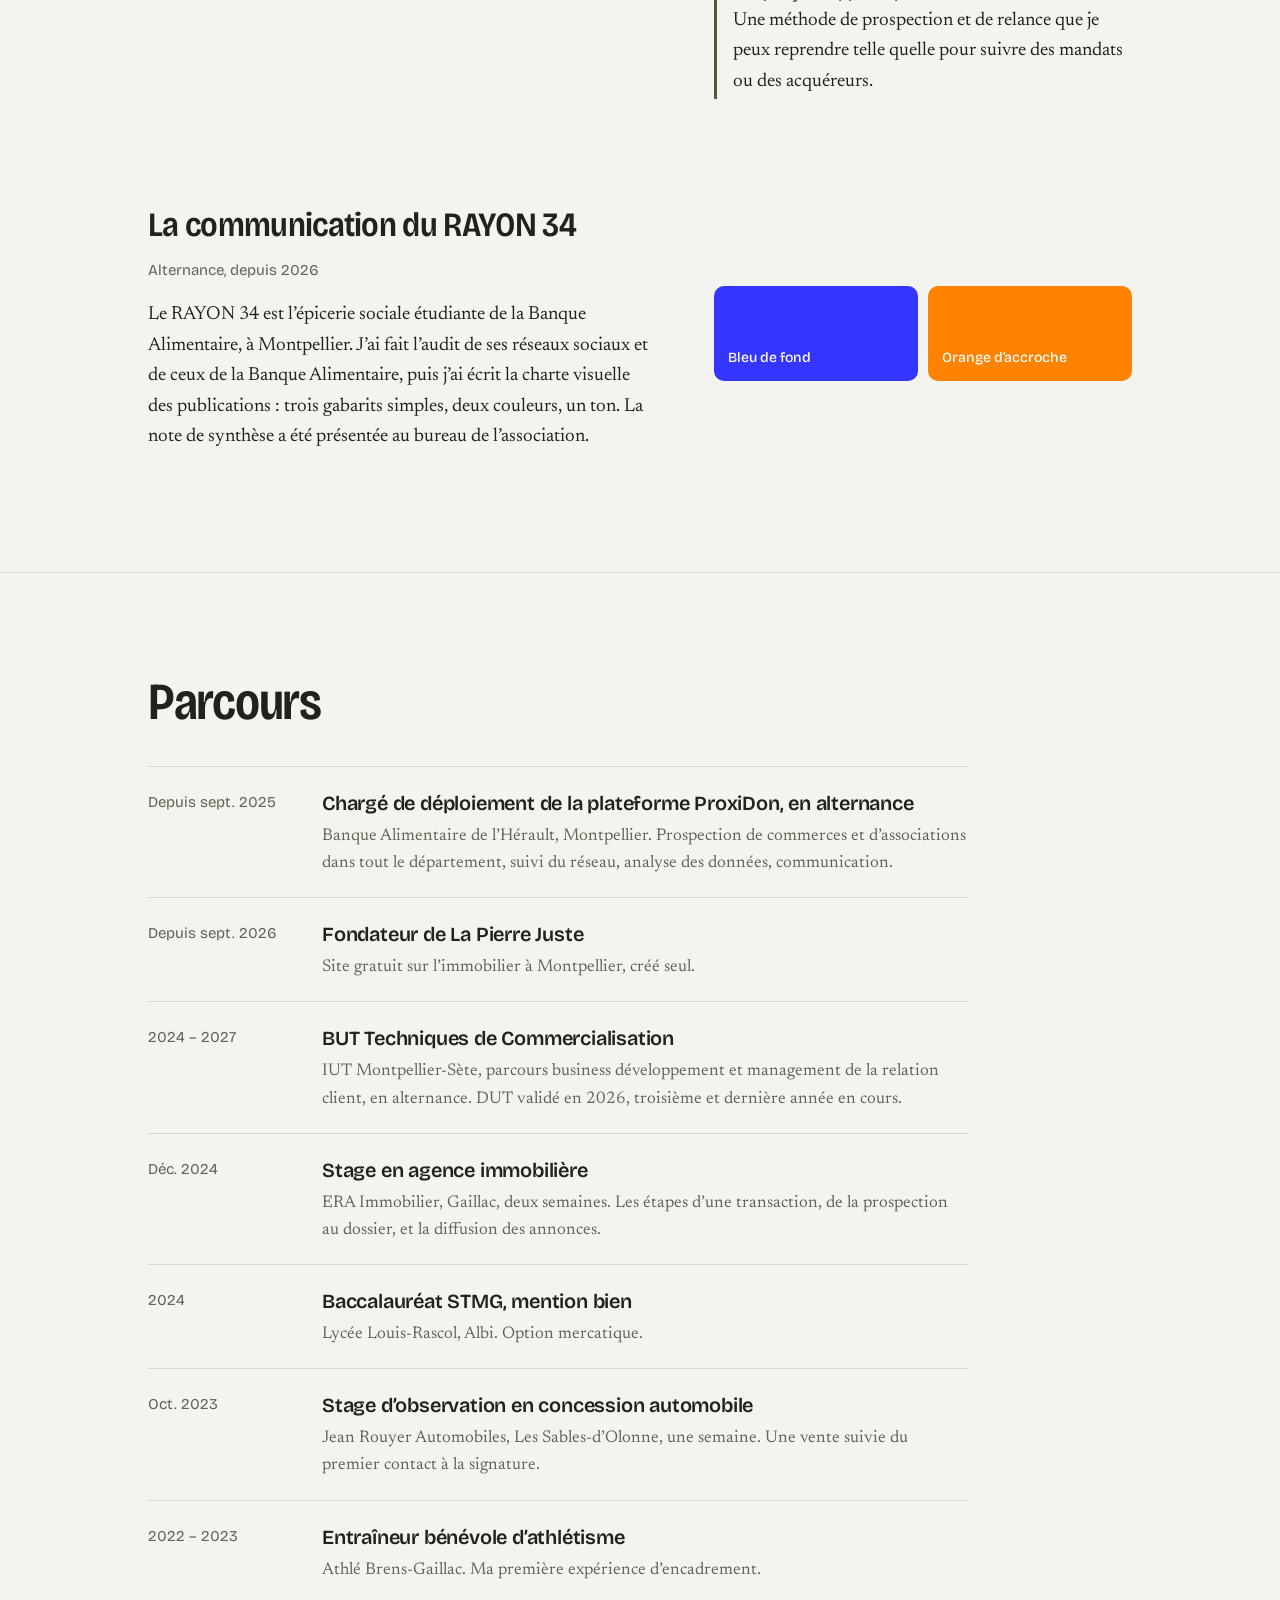
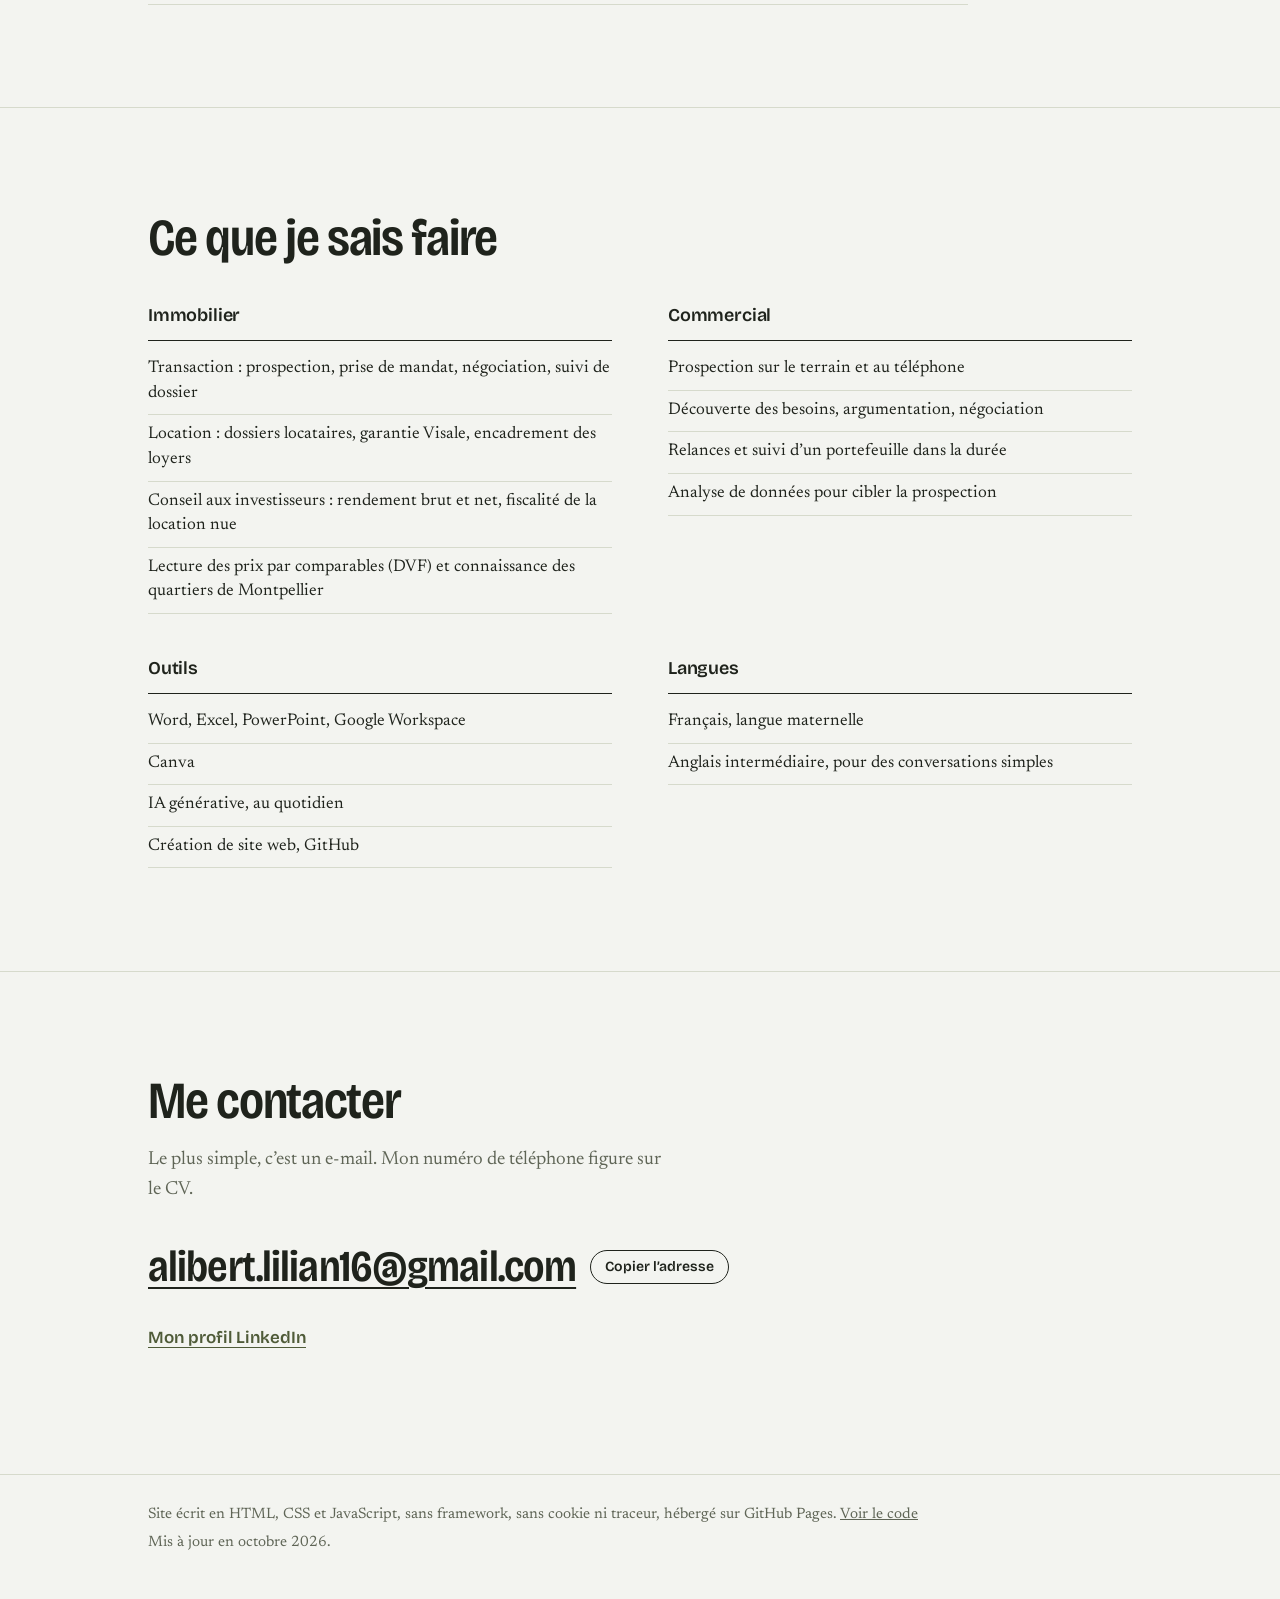
==== commit 7aa2c955: "Lien vers le voyage en 3D" ====
--- a/index.html
+++ b/index.html
@@ -68,6 +68,8 @@
 
       <p class="hero__intro">Je termine un BUT Techniques de Commercialisation en alternance. Le déclic, je l’ai eu en stage dans une agence ERA, en voyant ce qu’une vente représente pour les gens en face. Depuis, je prospecte chaque semaine pour la Banque Alimentaire de l’Hérault, et j’ai créé seul un site qui explique les prix de l’immobilier à Montpellier.</p>
 
+      <p class="hero__trip"><a class="link" href="voyage/">Traverser mon parcours en 3D</a></p>
+
       <dl class="fiche">
         <div><dt>Disponible</dt><dd>En CDI, à partir du 21 juin 2027</dd></div>
         <div><dt>Secteur</dt><dd>Montpellier et l’Hérault</dd></div>
--- a/style.css
+++ b/style.css
@@ -262,3 +262,4 @@
 .more__skills { font-size: 16px; color: var(--muted); margin-bottom: .6em; }
 .more__skills strong { font-family: var(--display); font-weight: 600; color: var(--ink); font-size: 15px; }
 @media (max-width: 560px) { .more__item { grid-template-columns: 1fr; gap: 4px; } }
+.hero__trip { margin: 4px 0 0; }
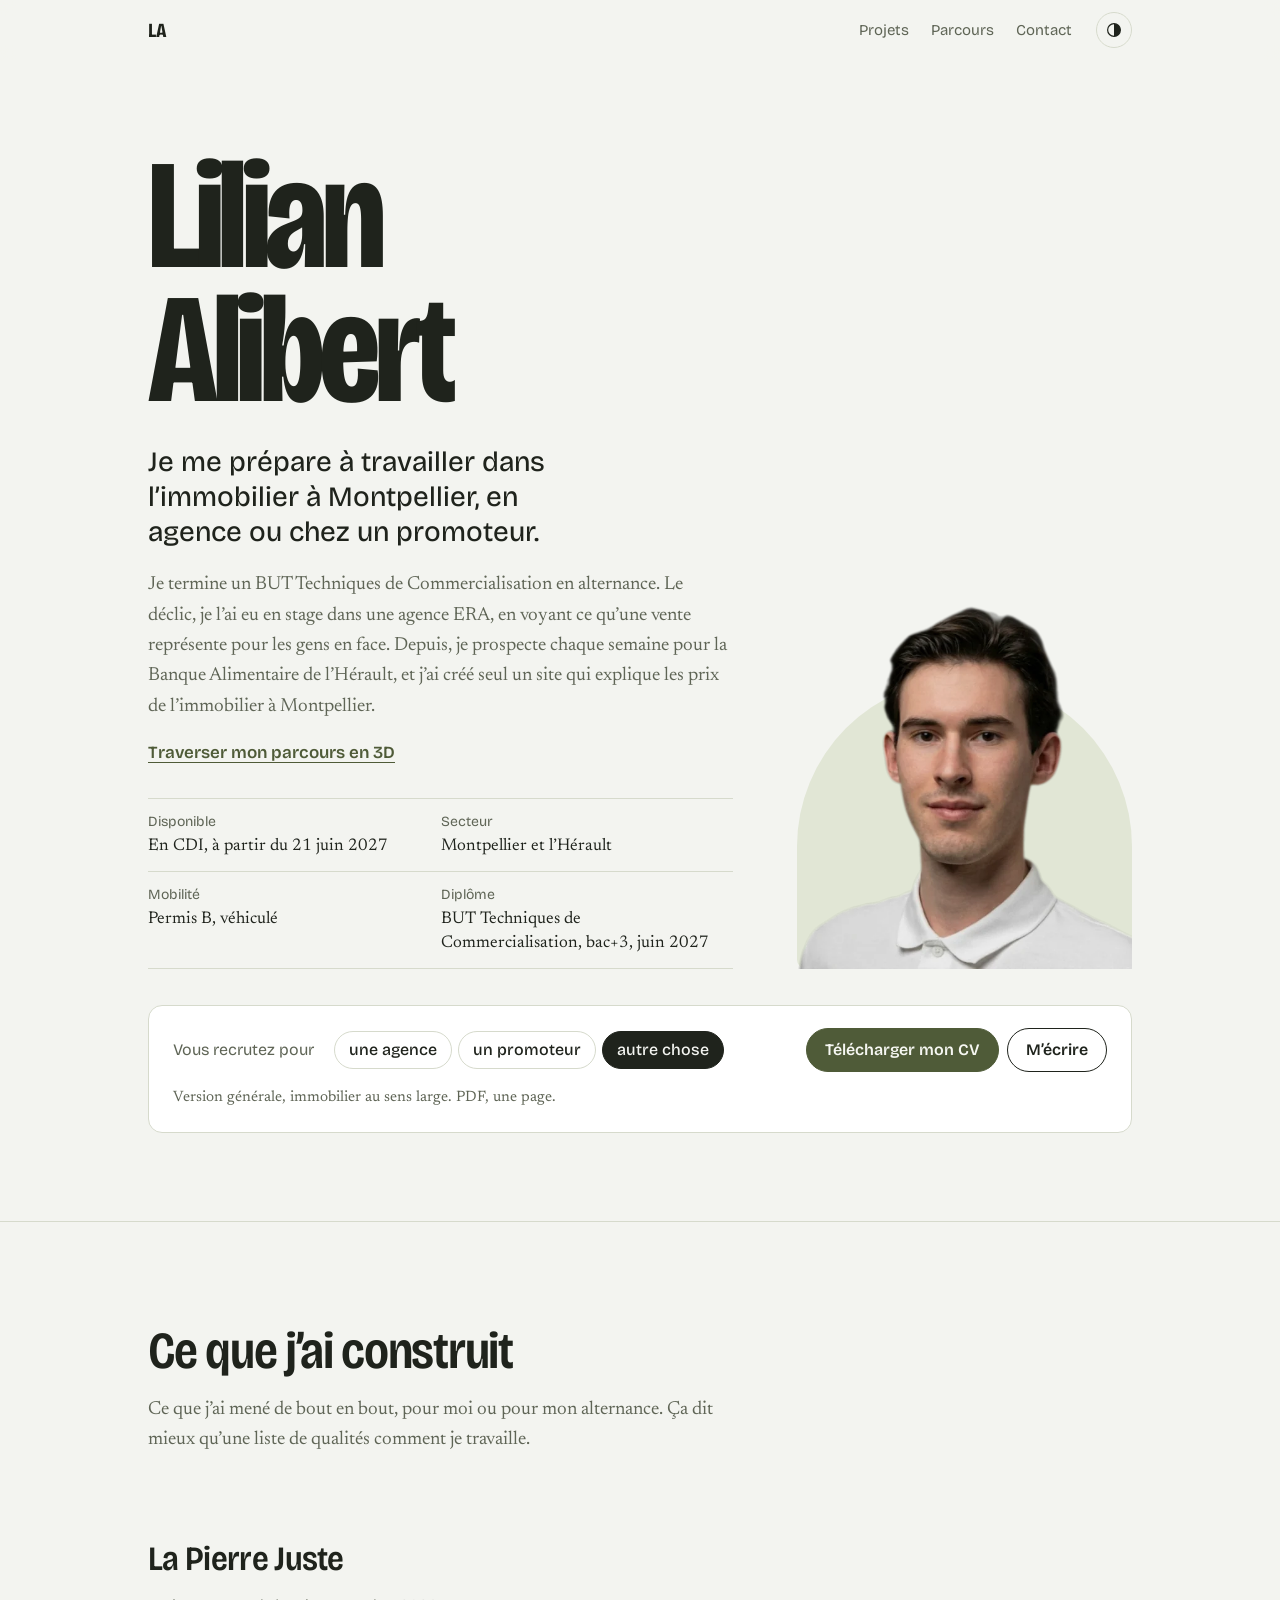
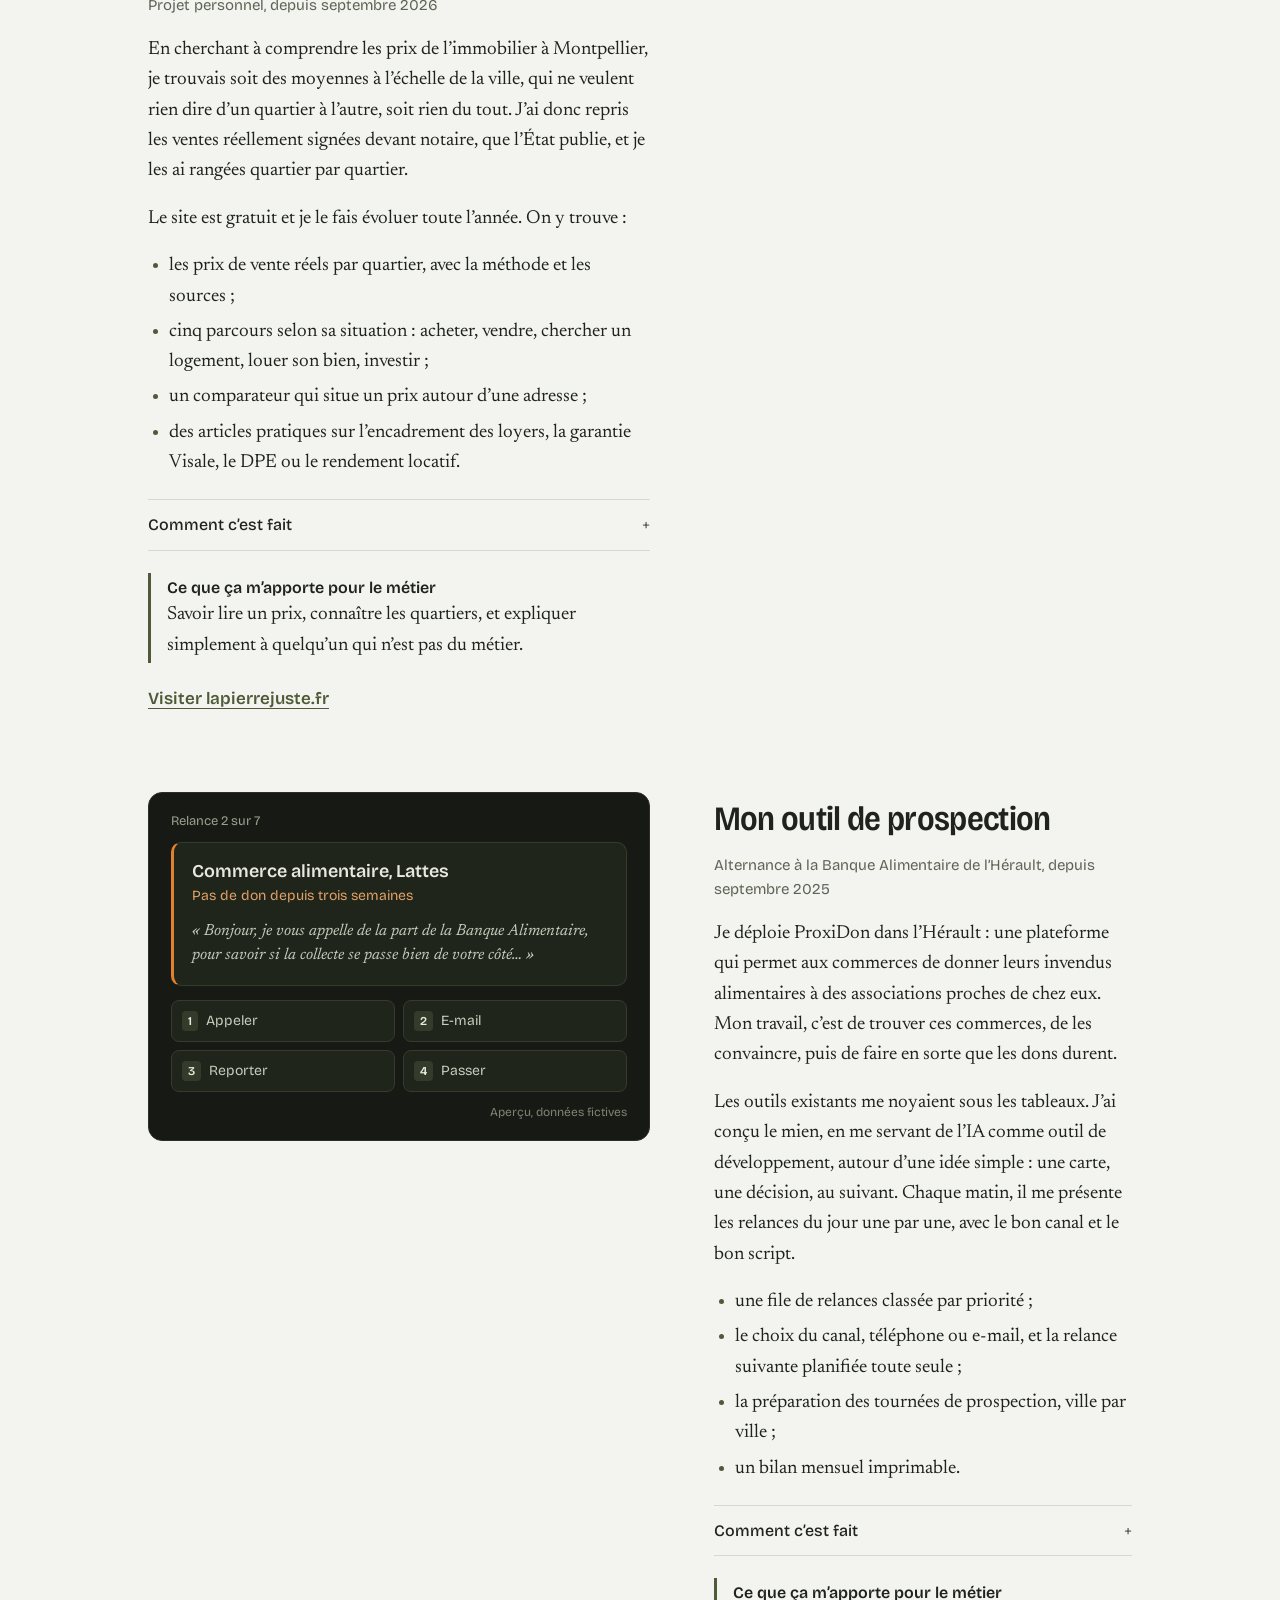
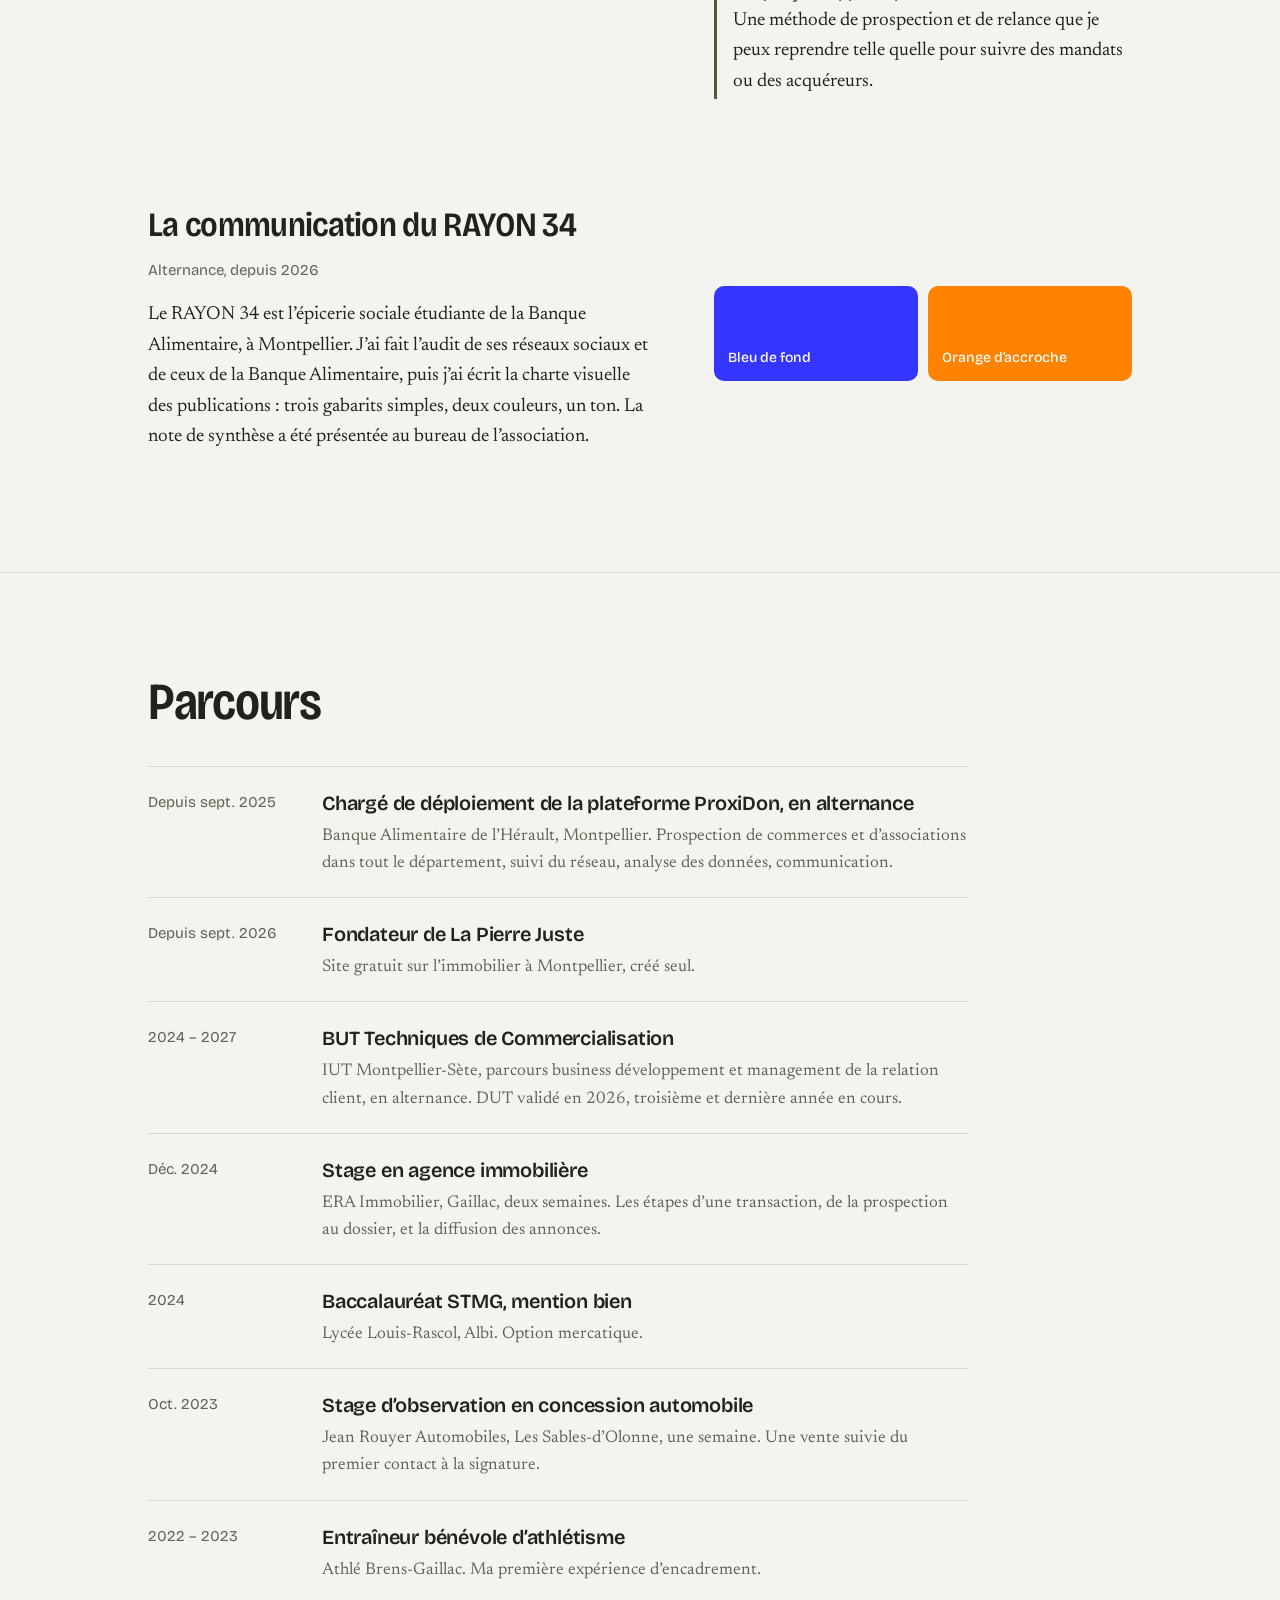
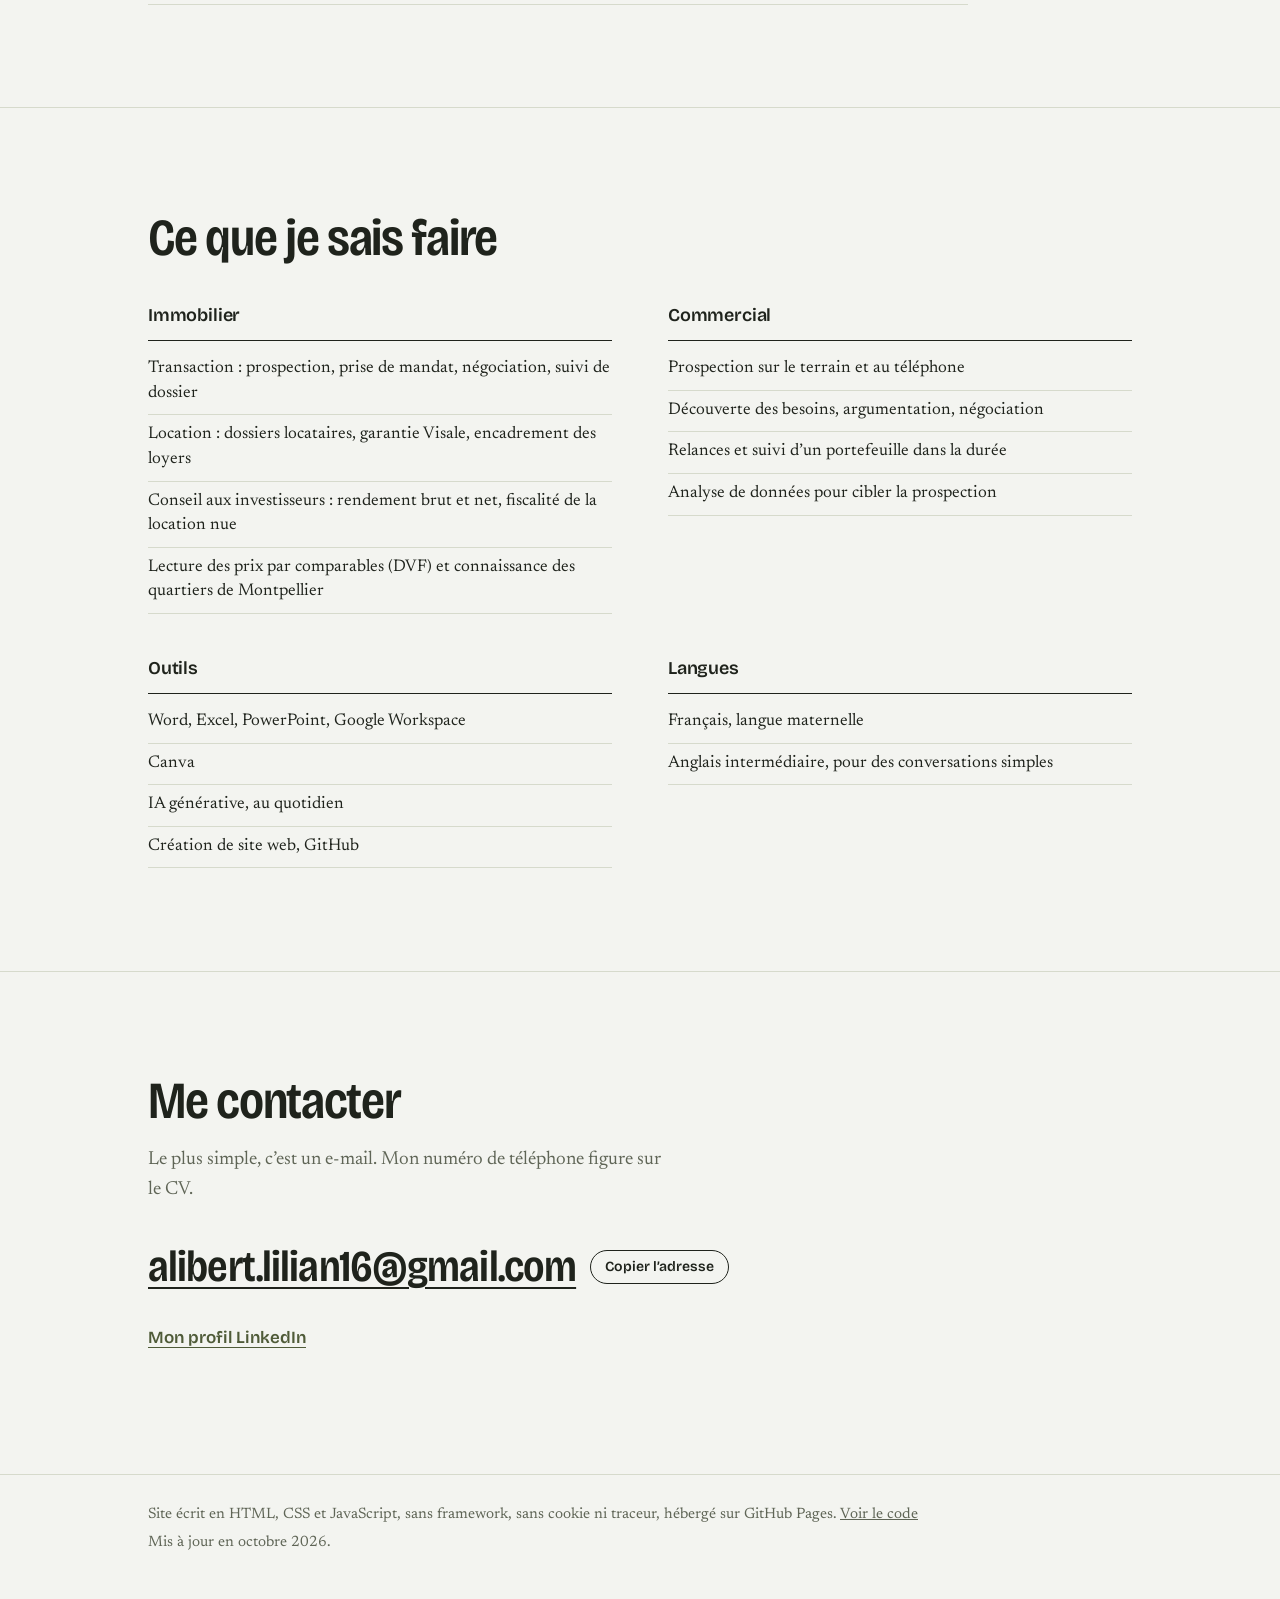
==== commit 381cb0f2: "Lien vers la dernière version du voyage" ====
--- a/index.html
+++ b/index.html
@@ -68,7 +68,7 @@
 
       <p class="hero__intro">Je termine un BUT Techniques de Commercialisation en alternance. Le déclic, je l’ai eu en stage dans une agence ERA, en voyant ce qu’une vente représente pour les gens en face. Depuis, je prospecte chaque semaine pour la Banque Alimentaire de l’Hérault, et j’ai créé seul un site qui explique les prix de l’immobilier à Montpellier.</p>
 
-      <p class="hero__trip"><a class="link" href="voyage/">Traverser mon parcours en 3D</a></p>
+      <p class="hero__trip"><a class="link" href="voyage/?v=5">Traverser mon parcours en 3D</a></p>
 
       <dl class="fiche">
         <div><dt>Disponible</dt><dd>En CDI, à partir du 21 juin 2027</dd></div>
